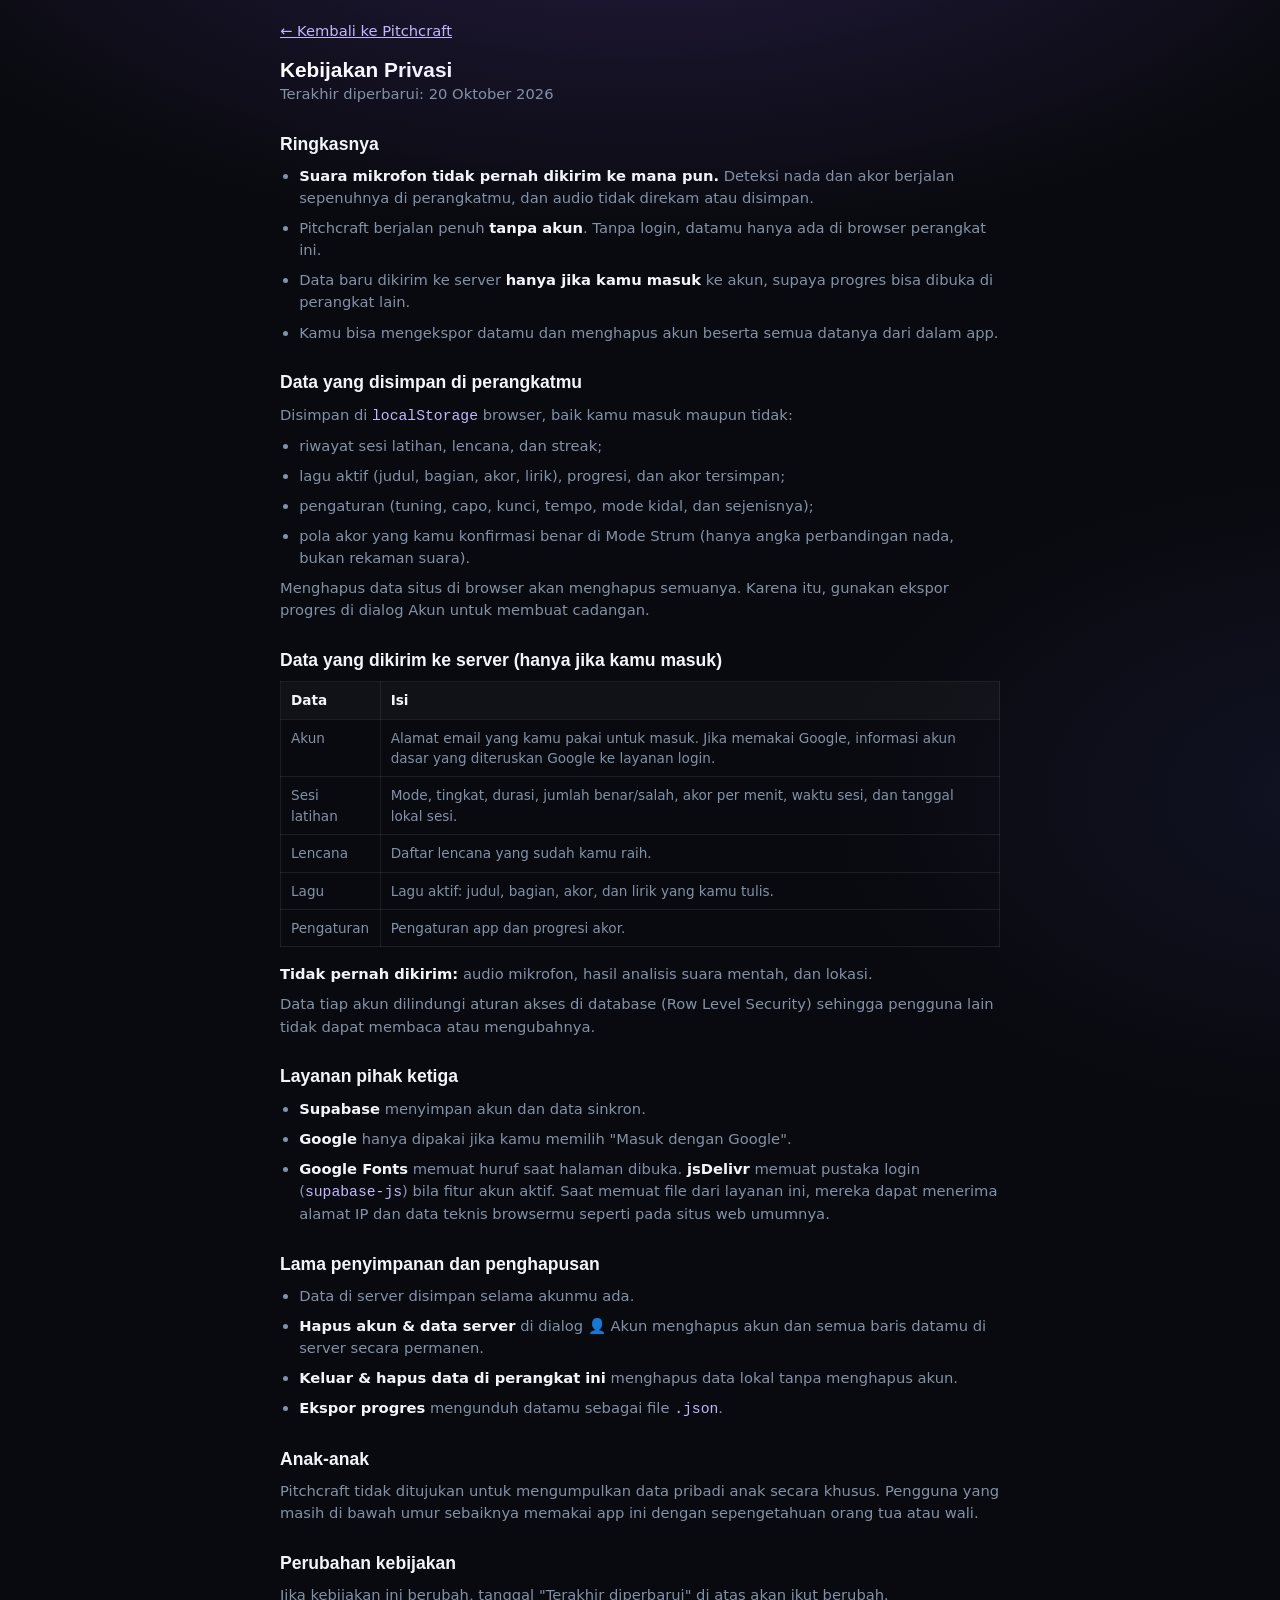
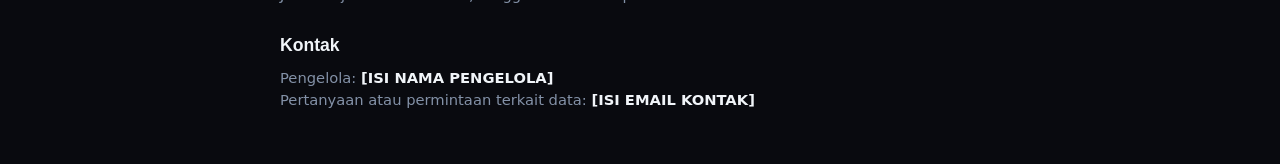
==== privacy.html @ d9768016 "Update" ====
<!DOCTYPE html>
<html lang="id">
<head>
    <meta charset="UTF-8">
    <meta name="viewport" content="width=device-width, initial-scale=1, viewport-fit=cover">
    <meta name="theme-color" content="#090a0f">
    <meta name="color-scheme" content="dark">
    <title>Kebijakan Privasi — Pitchcraft</title>
    <link rel="stylesheet" href="css/style.css">
    <style>
        .doc { max-width: 720px; margin: 0 auto; }
        .doc h2 { margin: 1.6rem 0 .5rem; }
        .doc p, .doc li { font-size: .92rem; color: var(--text-muted); margin-bottom: .5rem; }
        .doc li strong, .doc p strong { color: var(--text-main); }
        .doc ul { padding-left: 1.2rem; }
        .doc a { color: #c4b5fd; }
        .doc table { width: 100%; border-collapse: collapse; font-size: .85rem; margin: .5rem 0 1rem; display: block; overflow-x: auto; }
        .doc th, .doc td { border: 1px solid var(--surface-border); padding: 8px 10px; text-align: left; vertical-align: top; color: var(--text-muted); }
        .doc th { color: var(--text-main); background: var(--surface-2); }
        .doc code { color: #c4b5fd; }
        body { padding-bottom: 3rem !important; }
    </style>
</head>
<body>
<main class="doc">
    <p><a href="index.html">← Kembali ke Pitchcraft</a></p>
    <h1 style="margin-top:1rem">Kebijakan Privasi</h1>
    <p>Terakhir diperbarui: 20 Oktober 2026</p>

    <h2>Ringkasnya</h2>
    <ul>
        <li><strong>Suara mikrofon tidak pernah dikirim ke mana pun.</strong> Deteksi nada dan akor berjalan sepenuhnya di perangkatmu, dan audio tidak direkam atau disimpan.</li>
        <li>Pitchcraft berjalan penuh <strong>tanpa akun</strong>. Tanpa login, datamu hanya ada di browser perangkat ini.</li>
        <li>Data baru dikirim ke server <strong>hanya jika kamu masuk</strong> ke akun, supaya progres bisa dibuka di perangkat lain.</li>
        <li>Kamu bisa mengekspor datamu dan menghapus akun beserta semua datanya dari dalam app.</li>
    </ul>

    <h2>Data yang disimpan di perangkatmu</h2>
    <p>Disimpan di <code>localStorage</code> browser, baik kamu masuk maupun tidak:</p>
    <ul>
        <li>riwayat sesi latihan, lencana, dan streak;</li>
        <li>lagu aktif (judul, bagian, akor, lirik), progresi, dan akor tersimpan;</li>
        <li>pengaturan (tuning, capo, kunci, tempo, mode kidal, dan sejenisnya);</li>
        <li>pola akor yang kamu konfirmasi benar di Mode Strum (hanya angka perbandingan nada, bukan rekaman suara).</li>
    </ul>
    <p>Menghapus data situs di browser akan menghapus semuanya. Karena itu, gunakan ekspor progres di dialog Akun untuk membuat cadangan.</p>

    <h2>Data yang dikirim ke server (hanya jika kamu masuk)</h2>
    <table>
        <tr><th>Data</th><th>Isi</th></tr>
        <tr><td>Akun</td><td>Alamat email yang kamu pakai untuk masuk. Jika memakai Google, informasi akun dasar yang diteruskan Google ke layanan login.</td></tr>
        <tr><td>Sesi latihan</td><td>Mode, tingkat, durasi, jumlah benar/salah, akor per menit, waktu sesi, dan tanggal lokal sesi.</td></tr>
        <tr><td>Lencana</td><td>Daftar lencana yang sudah kamu raih.</td></tr>
        <tr><td>Lagu</td><td>Lagu aktif: judul, bagian, akor, dan lirik yang kamu tulis.</td></tr>
        <tr><td>Pengaturan</td><td>Pengaturan app dan progresi akor.</td></tr>
    </table>
    <p><strong>Tidak pernah dikirim:</strong> audio mikrofon, hasil analisis suara mentah, dan lokasi.</p>
    <p>Data tiap akun dilindungi aturan akses di database (Row Level Security) sehingga pengguna lain tidak dapat membaca atau mengubahnya.</p>

    <h2>Layanan pihak ketiga</h2>
    <ul>
        <li><strong>Supabase</strong> menyimpan akun dan data sinkron.</li>
        <li><strong>Google</strong> hanya dipakai jika kamu memilih "Masuk dengan Google".</li>
        <li><strong>Google Fonts</strong> memuat huruf saat halaman dibuka. <strong>jsDelivr</strong> memuat pustaka login (<code>supabase-js</code>) bila fitur akun aktif. Saat memuat file dari layanan ini, mereka dapat menerima alamat IP dan data teknis browsermu seperti pada situs web umumnya.</li>
    </ul>

    <h2>Lama penyimpanan dan penghapusan</h2>
    <ul>
        <li>Data di server disimpan selama akunmu ada.</li>
        <li><strong>Hapus akun &amp; data server</strong> di dialog 👤 Akun menghapus akun dan semua baris datamu di server secara permanen.</li>
        <li><strong>Keluar &amp; hapus data di perangkat ini</strong> menghapus data lokal tanpa menghapus akun.</li>
        <li><strong>Ekspor progres</strong> mengunduh datamu sebagai file <code>.json</code>.</li>
    </ul>

    <h2>Anak-anak</h2>
    <p>Pitchcraft tidak ditujukan untuk mengumpulkan data pribadi anak secara khusus. Pengguna yang masih di bawah umur sebaiknya memakai app ini dengan sepengetahuan orang tua atau wali.</p>

    <h2>Perubahan kebijakan</h2>
    <p>Jika kebijakan ini berubah, tanggal "Terakhir diperbarui" di atas akan ikut berubah.</p>

    <h2>Kontak</h2>
    <p>Pengelola: <strong>[ISI NAMA PENGELOLA]</strong><br>Pertanyaan atau permintaan terkait data: <strong>[ISI EMAIL KONTAK]</strong></p>
</main>
</body>
</html>
---- css/style.css ----
/* Pitchcraft — gaya aplikasi (tema gelap, mobile-first). */

:root {
    --bg: #090a0f;
    --surface: #131622;
    --surface-2: rgba(255,255,255,.03);
    --surface-border: rgba(255,255,255,.08);
    --primary: #8b5cf6;
    --primary-glow: rgba(139,92,246,.3);
    --text-main: #f1f5f9;
    --text-muted: #8391a7;
    --success: #10b981;
    --warning: #f59e0b;
    --danger: #ef4444;
    --radius: 20px;
}

* {
    box-sizing: border-box;
    margin: 0;
    padding: 0;
}

html {
    -webkit-text-size-adjust: 100%;
    scroll-padding-top: env(safe-area-inset-top,0px);
}

html, body {
    max-width: 100%;
}

@supports (overflow:clip) {
    body {
        overflow-x: clip;
    }
}

body {
    -webkit-tap-highlight-color: transparent;
}

button {
    touch-action: manipulation;
}

body {
    font-family: 'Plus Jakarta Sans',system-ui,sans-serif;
    color: var(--text-main);
    min-height: 100vh;
    min-height: 100dvh;
    line-height: 1.5;
    background: radial-gradient(900px 420px at 50% -10%,rgba(139,92,246,.18),transparent),var(--bg);
    padding: calc(1.25rem + env(safe-area-inset-top,0px)) calc(1rem + env(safe-area-inset-right,0px)) calc(3rem + env(safe-area-inset-bottom,0px)) calc(1rem + env(safe-area-inset-left,0px));
}

.topbar {
    max-width: 720px;
    margin: 0 auto 1.25rem;
}

.brand {
    display: flex;
    align-items: center;
    gap: 12px;
}

.logo-mark {
    width: 42px;
    height: 42px;
    border-radius: 12px;
    display: grid;
    place-items: center;
    font-size: 1.3rem;
    color: #fff;
    background: linear-gradient(135deg,#8b5cf6,#6366f1);
    box-shadow: 0 8px 20px -6px var(--primary-glow);
}

.logo-tag {
    font-size: .7rem;
    text-transform: uppercase;
    letter-spacing: 2px;
    color: var(--text-muted);
    font-weight: 600;
}

h1 {
    font-family: 'Space Grotesk',sans-serif;
    font-size: 1.3rem;
    font-weight: 700;
    line-height: 1.2;
}

.container {
    width: 100%;
    max-width: 720px;
    margin: 0 auto;
    display: flex;
    flex-direction: column;
    gap: 1.1rem;
}

.card {
    background: var(--surface);
    border: 1px solid var(--surface-border);
    border-radius: var(--radius);
    padding: 1.4rem 1.25rem;
    box-shadow: 0 20px 40px -20px rgba(0,0,0,.6);
}

.card-head {
    margin-bottom: 1.1rem;
}

h2 {
    font-family: 'Space Grotesk',sans-serif;
    font-size: 1.1rem;
    font-weight: 700;
}

.card-head p {
    font-size: .82rem;
    color: var(--text-muted);
    margin-top: 2px;
}

.field-row {
    display: flex;
    justify-content: space-between;
    align-items: center;
    gap: 8px;
    margin: 1.1rem 0 .5rem;
}

.field-label {
    font-size: .72rem;
    text-transform: uppercase;
    letter-spacing: 1.2px;
    font-weight: 700;
    color: var(--text-muted);
}

.field-row .btn-variant {
    margin: 0;
}

.divider {
    height: 1px;
    background: var(--surface-border);
    margin: 1.2rem 0;
}

/* Tuner */
.tuner {
    text-align: center;
}

.status-indicator {
    display: inline-flex;
    align-items: center;
    gap: 8px;
    background: var(--surface-2);
    border: 1px solid var(--surface-border);
    padding: 6px 14px;
    border-radius: 100px;
    font-size: .8rem;
    color: var(--text-muted);
    margin-bottom: 1rem;
}

.status-dot {
    width: 7px;
    height: 7px;
    border-radius: 50%;
    background: var(--text-muted);
}

.listening .status-dot {
    background: var(--success);
    box-shadow: 0 0 8px var(--success);
    animation: pulse-dot 1.5s infinite;
}

@keyframes pulse-dot {
    0% {
        transform: scale(.95);
        opacity: .8;
    }
    50% {
        transform: scale(1.3);
        opacity: 1;
    }
    100% {
        transform: scale(.95);
        opacity: .8;
    }
}

.note-display {
    font-family: 'Space Grotesk',sans-serif;
    font-size: 4.5rem;
    font-weight: 700;
    line-height: 1;
    min-height: 4.5rem;
    transition: color .15s;
}

.note-display .oct {
    font-size: .42em;
    font-weight: 600;
    margin-left: 2px;
    opacity: .75;
    letter-spacing: 0;
}

.note-display.active-note {
    color: var(--primary);
    text-shadow: 0 0 30px var(--primary-glow);
}

.hz-display {
    font-size: .88rem;
    color: var(--text-muted);
    margin-top: .35rem;
    min-height: 1.3rem;
}

.cents-meter {
    position: relative;
    height: 8px;
    border-radius: 4px;
    margin: 16px auto 4px;
    max-width: 280px;
    background: linear-gradient(90deg,rgba(245,158,11,.25),rgba(16,185,129,.35) 45%,rgba(16,185,129,.35) 55%,rgba(245,158,11,.25));
}

.cents-meter .c {
    position: absolute;
    left: 50%;
    top: -4px;
    width: 2px;
    height: 16px;
    background: var(--text-muted);
    transform: translateX(-50%);
}

.cents-mark {
    position: absolute;
    top: -3px;
    width: 10px;
    height: 14px;
    border-radius: 3px;
    background: var(--text-muted);
    left: 50%;
    transform: translateX(-50%);
    transition: left .1s;
}

.cents-scale {
    display: flex;
    justify-content: space-between;
    max-width: 280px;
    margin: 0 auto;
    font-size: .68rem;
    color: var(--text-muted);
}

/* Buttons */
button {
    font-family: inherit;
    font-size: .9rem;
    font-weight: 600;
    border: none;
    border-radius: 12px;
    cursor: pointer;
    padding: .8rem 1.2rem;
    transition: opacity .15s,transform .1s,background .15s;
}

button:active {
    transform: scale(.98);
}

button:focus-visible, select:focus-visible, input:focus-visible {
    outline: 2px solid var(--primary);
    outline-offset: 2px;
}

.btn-primary {
    width: 100%;
    background: var(--text-main);
    color: var(--bg);
    margin-top: 1.1rem;
}

.btn-primary:hover {
    opacity: .9;
}

.btn-primary.active {
    background: var(--danger);
    color: #fff;
}

.btn-secondary {
    background: rgba(139,92,246,.18);
    color: #c4b5fd;
    border: 1px solid var(--primary);
}

.btn-secondary:hover {
    background: rgba(139,92,246,.32);
    color: #fff;
}

.btn-audio {
    background: rgba(16,185,129,.16);
    color: #6ee7b7;
    border: 1px solid var(--success);
}

.btn-audio:hover {
    background: rgba(16,185,129,.3);
    color: #fff;
}

.btn-variant {
    background: rgba(255,255,255,.05);
    color: var(--text-main);
    border: 1px solid var(--surface-border);
    padding: 6px 12px;
    font-size: .8rem;
    border-radius: 999px;
    width: auto;
}

.btn-variant:hover {
    background: rgba(139,92,246,.2);
    border-color: var(--primary);
}

.btn-delete-saved {
    background: rgba(239,68,68,.1);
    color: #fca5a5;
    border: 1px solid rgba(239,68,68,.25);
    padding: 6px 12px;
    font-size: .8rem;
    border-radius: 999px;
    width: auto;
    margin: 0;
}

.btn-delete-saved:hover {
    background: var(--danger);
    color: #fff;
}

.action-row {
    display: flex;
    gap: 10px;
    flex-wrap: wrap;
    margin-top: 12px;
}

.action-row button {
    flex: 1 1 160px;
}

/* Forms */
.picker-row {
    display: flex;
    gap: 8px;
    flex-wrap: wrap;
    align-items: center;
}

.picker-row select {
    flex: 1 1 120px;
    min-width: 0;
    background: rgba(0,0,0,.3);
    color: var(--text-main);
    border: 1px solid var(--surface-border);
    border-radius: 10px;
    padding: 9px 10px;
    font-family: inherit;
    font-size: .85rem;
}

.picker-row input[type=number] {
    width: 72px;
    background: rgba(0,0,0,.3);
    color: var(--text-main);
    border: 1px solid var(--surface-border);
    border-radius: 10px;
    padding: 9px;
    font-family: inherit;
}

.picker-row label {
    font-size: .82rem;
    color: var(--text-muted);
    display: flex;
    gap: 6px;
    align-items: center;
}

.picker-row .btn-variant {
    margin: 0;
    padding: 9px 14px;
}

.unit {
    font-size: .8rem;
    color: var(--text-muted);
}

/* Notes + result */
.detected-list {
    display: flex;
    gap: 8px;
    flex-wrap: wrap;
    min-height: 48px;
    background: rgba(0,0,0,.25);
    padding: 10px;
    border-radius: 12px;
    border: 1px solid var(--surface-border);
    align-items: center;
}

.badge {
    background: rgba(139,92,246,.18);
    border: 1px solid var(--primary);
    padding: 4px 10px;
    border-radius: 999px;
    font-size: .85rem;
    font-weight: 600;
    display: inline-flex;
    align-items: center;
    gap: 6px;
    transition: background .2s;
}

.badge span {
    cursor: pointer;
    color: var(--text-muted);
    font-size: 1.05rem;
    line-height: 1;
}

.badge span:hover {
    color: var(--danger);
}

.empty-list {
    color: var(--text-muted);
    font-size: .85rem;
    font-style: italic;
}

.chord-info-box {
    background: var(--surface-2);
    border: 1px solid var(--surface-border);
    border-radius: 16px;
    padding: 1.1rem;
}

.chord-title-result {
    font-family: 'Space Grotesk',sans-serif;
    font-size: 1.45rem;
    font-weight: 700;
    color: #c4b5fd;
    margin-bottom: .4rem;
}

.chord-detail-row {
    font-size: .88rem;
    color: var(--text-muted);
    margin-bottom: .45rem;
}

.chord-detail-row strong {
    color: var(--text-main);
}

.alt-row {
    display: flex;
    gap: 6px;
    flex-wrap: wrap;
    margin-top: 12px;
    align-items: center;
    font-size: .78rem;
    color: var(--text-muted);
}

.alt-row .btn-variant {
    margin: 0;
}

/* Fretboard */
.fretboard-box-h {
    display: inline-block;
    background: #0d0f17;
    border: 1px solid var(--surface-border);
    border-radius: 12px;
    padding: 14px;
    margin-top: .6rem;
    overflow-x: auto;
    max-width: 100%;
    -webkit-overflow-scrolling: touch;
}

.fretboard-h-grid {
    --cw: 46px;
    --rh: 30px;
    display: grid;
    grid-template-columns: 32px repeat(5,var(--cw));
    grid-template-rows: 24px repeat(6,var(--rh));
    align-items: center;
}

.h-string-label {
    font-size: .8rem;
    font-weight: 700;
    color: #c4b5fd;
    display: flex;
    align-items: center;
    gap: 4px;
}

.h-fret-header {
    font-size: .72rem;
    font-weight: 700;
    color: var(--text-muted);
    text-align: center;
}

.h-fret-cell {
    position: relative;
    border-top: 2px solid rgba(255,255,255,.15);
    border-right: 2px solid rgba(255,255,255,.15);
    height: 100%;
    display: flex;
    justify-content: center;
    align-items: center;
}

.h-fret-col-1 {
    border-left: 5px solid #f1f5f9;
}

.finger-dot-h {
    width: 22px;
    height: 22px;
    background: var(--primary);
    color: #fff;
    font-size: .7rem;
    font-weight: 700;
    border-radius: 50%;
    display: flex;
    justify-content: center;
    align-items: center;
    z-index: 2;
    box-shadow: 0 0 8px var(--primary-glow);
}

.lefty .fretboard-h-grid {
    direction: rtl;
}

.lefty .h-string-label {
    justify-content: flex-end;
    direction: ltr;
}

.lefty .h-fret-col-1 {
    border-left: none;
    border-right: 5px solid #f1f5f9;
}

/* Saved */
.saved-chords-list {
    display: flex;
    flex-direction: column;
    gap: 12px;
}

.saved-item-card {
    background: var(--surface-2);
    border: 1px solid var(--surface-border);
    padding: 1rem;
    border-radius: 14px;
    display: flex;
    justify-content: space-between;
    align-items: flex-start;
    gap: 12px;
    flex-wrap: wrap;
}

.saved-item-left {
    display: flex;
    flex-direction: column;
    gap: 2px;
    flex: 1 1 280px;
    min-width: 0;
}

.saved-item-title {
    font-family: 'Space Grotesk',sans-serif;
    font-size: 1.1rem;
    font-weight: 700;
    color: #c4b5fd;
}

/* ===== Android / layar sentuh ===== */
button {
    min-height: 44px;
}

.btn-variant, .btn-delete-saved {
    min-height: 40px;
    display: inline-flex;
    align-items: center;
    justify-content: center;
}

.picker-row select {
    min-height: 44px;
}

.picker-row input[type=number] {
    min-height: 44px;
}

.picker-row input[type=checkbox] {
    width: 20px;
    height: 20px;
    accent-color: var(--primary);
}

.picker-row label {
    min-height: 44px;
}

.badge {
    min-height: 34px;
}

.badge span {
    display: inline-flex;
    align-items: center;
    justify-content: center;
    min-width: 28px;
    min-height: 28px;
    margin: -4px -6px -4px 0;
}

@media (pointer:coarse) {
    select, input[type=number] {
        font-size: 16px!important;
    }
    /* cegah Chrome Android zoom otomatis saat fokus */
    .btn-variant {
        padding: 8px 14px;
    }
}

@media (max-width:520px) {
    body {
        padding: calc(1rem + env(safe-area-inset-top,0px)) calc(.75rem + env(safe-area-inset-right,0px)) calc(2.5rem + env(safe-area-inset-bottom,0px)) calc(.75rem + env(safe-area-inset-left,0px));
    }
    .topbar {
        margin-bottom: 1rem;
    }
    h1 {
        font-size: 1.15rem;
    }
    .fretboard-box-h {
        padding: 10px;
    }
    .fretboard-h-grid {
        --cw: 42px;
        --rh: 30px;
        grid-template-columns: 30px repeat(5,var(--cw));
    }
    .action-row button {
        flex: 1 1 100%;
    }
    .picker-row select {
        flex: 1 1 calc(50% - 4px);
    }
    .picker-row .btn-variant {
        flex: 1 1 calc(50% - 4px);
    }
    .saved-item-left {
        flex-basis: 100%;
    }
    .saved-item-card>div:last-child {
        width: 100%;
    }
    .saved-item-card>div:last-child button {
        flex: 1;
    }
    .alt-row .btn-variant {
        min-height: 38px;
    }
    .card {
        padding: 1.2rem 1rem;
    }
    .note-display {
        font-size: 3.8rem;
    }
    .saved-item-card>div:last-child {
        flex-direction: row!important;
    }
}

@media (max-width:360px) {
    .fretboard-h-grid {
        --cw: 36px;
        --rh: 28px;
        grid-template-columns: 28px repeat(5,var(--cw));
    }
    .finger-dot-h {
        width: 20px;
        height: 20px;
    }
    .note-display {
        font-size: 3.2rem;
    }
}

@media (max-height:480px) and (orientation:landscape) {
    .container {
        max-width: 900px;
    }
}

@media (prefers-reduced-motion:reduce) {
    * {
        animation: none!important;
        transition: none!important;
    }
}

.btn-secondary.active {
    background: var(--danger);
    border-color: var(--danger);
    color: #fff;
}

.chroma-bars {
    display: none;
    gap: 4px;
    justify-content: center;
    align-items: flex-end;
    height: 70px;
    margin: 14px auto 0;
    max-width: 320px;
}

.chroma-bars .cb {
    flex: 1;
    height: 100%;
    display: flex;
    flex-direction: column;
    justify-content: flex-end;
    align-items: center;
    font-size: .62rem;
    color: var(--text-muted);
}

.chroma-bars .cb i {
    display: block;
    width: 100%;
    background: linear-gradient(var(--primary),#6366f1);
    border-radius: 3px 3px 0 0;
    min-height: 2px;
    transition: height .15s;
}

.algo-row {
    display: flex;
    gap: 8px;
    align-items: center;
    justify-content: center;
    margin-top: .7rem;
    font-size: .78rem;
    color: var(--text-muted);
}

.algo-row select {
    background: rgba(0,0,0,.3);
    color: var(--text-main);
    border: 1px solid var(--surface-border);
    border-radius: 8px;
    padding: 5px 8px;
    font-family: inherit;
    font-size: .78rem;
}

.card[data-tab]:not(.on) {
    display: none;
}

body {
    padding-bottom: calc(5.5rem + env(safe-area-inset-bottom,0px))!important;
}

.tabbar {
    position: fixed;
    left: 0;
    right: 0;
    bottom: 0;
    z-index: 50;
    display: flex;
    justify-content: center;
    gap: 2px;
    padding: 6px 8px calc(6px + env(safe-area-inset-bottom,0px));
    background: rgba(19,22,34,.95);
    -webkit-backdrop-filter: blur(10px);
    backdrop-filter: blur(10px);
    border-top: 1px solid var(--surface-border);
}

.tabbar button {
    flex: 1;
    max-width: 130px;
    min-height: 48px;
    background: transparent;
    color: var(--text-muted);
    display: flex;
    flex-direction: column;
    align-items: center;
    gap: 2px;
    font-size: .68rem;
    padding: 4px 2px;
    border-radius: 12px;
}

.tabbar button span {
    font-size: 1.15rem;
    line-height: 1;
}

.tabbar button.on {
    color: #c4b5fd;
    background: rgba(139,92,246,.16);
}

.chgrid {
    display: grid;
    grid-template-columns: repeat(auto-fill,minmax(92px,1fr));
    gap: 8px;
}

.chgrid button {
    flex-direction: column;
    border-radius: 14px;
    padding: 8px 6px;
    line-height: 1.25;
}

.chgrid small {
    color: var(--text-muted);
    font-weight: 500;
    font-size: .68rem;
}

.badge.on {
    background: rgba(16,185,129,.4);
}

.conf {
    display: inline-block;
    font-size: .75rem;
    font-weight: 600;
    padding: 3px 10px;
    border-radius: 999px;
    margin-bottom: .6rem;
    border: 1px solid;
}

.conf-yakin {
    color: #6ee7b7;
    border-color: var(--success);
    background: rgba(16,185,129,.14);
}

.conf-cukup {
    color: #fcd34d;
    border-color: var(--warning);
    background: rgba(245,158,11,.14);
}

.conf-ragu {
    color: #fca5a5;
    border-color: var(--danger);
    background: rgba(239,68,68,.14);
}

/* ===== Lagu, durasi akor, lirik ber-akor ===== */
.picker-row input[type=text], .song-in {
    flex: 1 1 160px;
    min-width: 0;
    min-height: 44px;
    background: rgba(0,0,0,.3);
    color: var(--text-main);
    border: 1px solid var(--surface-border);
    border-radius: 10px;
    padding: 9px 10px;
    font-family: inherit;
    font-size: .85rem;
}

.song-sec {
    border: 1px solid var(--surface-border);
    background: var(--surface-2);
    border-radius: 14px;
    padding: .9rem;
    margin-bottom: 12px;
}

.song-ta {
    width: 100%;
    margin-top: 8px;
    background: rgba(0,0,0,.3);
    color: var(--text-main);
    border: 1px solid var(--surface-border);
    border-radius: 10px;
    padding: 9px 10px;
    font-family: inherit;
    font-size: .85rem;
    resize: vertical;
}

.beat-sel {
    background: rgba(0,0,0,.3);
    color: var(--text-main);
    border: 1px solid var(--surface-border);
    border-radius: 8px;
    font-family: inherit;
    font-size: .72rem;
    padding: 2px 4px;
}

.badge small {
    color: var(--text-muted);
    font-weight: 500;
    font-size: .7rem;
}

.lyr {
    margin-top: 10px;
    overflow-x: auto;
}

.lyr-line {
    display: flex;
    flex-wrap: wrap;
    min-height: 1.4em;
    margin: 2px 0;
}

.seg {
    display: inline-flex;
    flex-direction: column;
    white-space: pre;
}

.seg b {
    color: #c4b5fd;
    font-size: .8rem;
    min-height: 1.1em;
}

.seg i {
    font-style: normal;
    font-size: .9rem;
}

/* ===== v2: tampilan lebih rapi, ramah Android, Kamus akor ===== */
html { overscroll-behavior-y: none; }
body {
    overscroll-behavior-y: contain;
    -webkit-font-smoothing: antialiased;
    background:
        radial-gradient(820px 380px at 50% -8%, rgba(139,92,246,.22), transparent),
        radial-gradient(520px 320px at 105% 45%, rgba(99,102,241,.09), transparent),
        var(--bg);
}
select, input, textarea { color-scheme: dark; }
select option { background: #131622; color: var(--text-main); }
h1 { background: linear-gradient(90deg, #fff, #c4b5fd); -webkit-background-clip: text; background-clip: text; color: transparent; }
.logo-mark { box-shadow: 0 8px 22px -6px var(--primary-glow), inset 0 1px 0 rgba(255,255,255,.25); }

.card {
    position: relative;
    background: linear-gradient(180deg, rgba(255,255,255,.035), transparent 140px), var(--surface);
}
.card::before {
    content: ""; position: absolute; inset: 0 0 auto 0; height: 2px; pointer-events: none;
    border-radius: var(--radius) var(--radius) 0 0;
    background: linear-gradient(90deg, transparent, var(--primary), transparent); opacity: .5;
}
.card.on[data-tab] { animation: cardIn .22s ease-out both; }
@keyframes cardIn { from { opacity: 0; transform: translateY(6px); } to { opacity: 1; transform: none; } }

.btn-primary {
    background: linear-gradient(135deg, #8b5cf6, #6366f1); color: #fff;
    min-height: 54px; font-size: 1rem; border-radius: 14px;
    box-shadow: 0 12px 26px -12px var(--primary-glow);
}
.btn-primary.active { background: var(--danger); box-shadow: 0 12px 26px -12px rgba(239,68,68,.5); }
.btn-secondary { border-radius: 14px; min-height: 50px; }
.note-display { font-size: 5rem; min-height: 5rem; }
.chord-info-box { background: linear-gradient(180deg, rgba(139,92,246,.07), transparent); }
.detected-list, .chord-info-box, .saved-item-card, .song-sec { border-radius: 16px; }

/* tab bawah: indikator aktif, muat 7 menu di layar kecil */
.tabbar { gap: 0; padding-left: 4px; padding-right: 4px; border-radius: 18px 18px 0 0; box-shadow: 0 -10px 30px -12px rgba(0,0,0,.6); }
.tabbar button { position: relative; max-width: none; min-width: 0; font-size: .62rem; letter-spacing: .1px; padding: 6px 0; white-space: nowrap; }
.tabbar button span { font-size: 1.2rem; }
.tabbar button.on { background: transparent; }
.tabbar button.on::after { content: ""; position: absolute; top: -6px; left: 50%; width: 26px; height: 3px; margin-left: -13px; border-radius: 0 0 3px 3px; background: var(--primary); box-shadow: 0 0 10px var(--primary); }
@media (min-width: 521px) { .tabbar button { font-size: .72rem; } .tabbar { max-width: 720px; margin: 0 auto; } }

/* Kamus akor */
.lib-search { width: 100%; flex: none; -webkit-appearance: none; appearance: none; }
.chips { display: flex; gap: 6px; overflow-x: auto; padding: 4px 2px 6px; margin-top: 8px; scrollbar-width: none; -webkit-overflow-scrolling: touch; }
.chips::-webkit-scrollbar { display: none; }
.chip {
    flex: 0 0 auto; min-width: 46px; min-height: 42px; padding: 4px 14px; border-radius: 999px;
    background: rgba(255,255,255,.05); color: var(--text-main); border: 1px solid var(--surface-border);
    font-size: .88rem; line-height: 1.1;
}
.chip small { display: block; font-size: .6rem; font-weight: 500; color: var(--text-muted); }
.chip.on { background: rgba(139,92,246,.3); border-color: var(--primary); color: #fff; }
.chip.on small { color: #ddd6fe; }
.lib-grid { display: grid; grid-template-columns: repeat(auto-fill, minmax(148px, 1fr)); gap: 10px; margin-top: 8px; }
.lib-card { background: var(--surface-2); border: 1px solid var(--surface-border); border-radius: 16px; padding: 10px; display: flex; flex-direction: column; gap: 6px; min-width: 0; }
.lib-top { display: flex; flex-direction: column; line-height: 1.2; }
.lib-top strong { font-family: 'Space Grotesk', sans-serif; font-size: 1.2rem; color: #c4b5fd; }
.lib-top small, .lib-notes { font-size: .7rem; color: var(--text-muted); }
.lib-dia { cursor: pointer; text-align: center; }
.lib-dia .fretboard-box-h { display: block; padding: 6px 4px; margin-top: 0; }
.lib-dia svg { width: 100%; max-width: 150px; height: auto; }
.lib-var { display: flex; align-items: center; gap: 4px; font-size: .68rem; color: var(--text-muted); }
.lib-var span { flex: 1; text-align: center; white-space: nowrap; overflow: hidden; text-overflow: ellipsis; }
.lib-var button, .lib-act button { min-height: 38px; padding: 4px 10px; border-radius: 10px; background: rgba(255,255,255,.06); color: var(--text-main); border: 1px solid var(--surface-border); font-size: .8rem; }
.lib-var button { min-width: 38px; font-size: 1.1rem; }
.lib-act { display: flex; gap: 6px; }
.lib-act button { flex: 1; }
.lib-act button:hover, .lib-var button:hover, .chip:hover { border-color: var(--primary); }

.toast {
    position: fixed; left: 50%; bottom: calc(5.4rem + env(safe-area-inset-bottom, 0px)); z-index: 80;
    transform: translate(-50%, 10px); max-width: 90vw; padding: 10px 16px; border-radius: 999px;
    background: #1f2335; color: #fff; border: 1px solid var(--primary); font-size: .85rem;
    opacity: 0; pointer-events: none; transition: opacity .2s, transform .2s;
}
.toast.on { opacity: 1; transform: translate(-50%, 0); }

@media (pointer: coarse) {
    input[type=search], input[type=text], textarea { font-size: 16px !important; }
    .btn-variant, .chip { -webkit-user-select: none; user-select: none; }
}
@media (max-width: 360px) { .lib-grid { grid-template-columns: repeat(2, minmax(0, 1fr)); gap: 8px; } .note-display { font-size: 3.6rem; } }

/* ===== Panel melayang Kunci & Capo ===== */
.topbar { display: flex; align-items: center; justify-content: space-between; flex-wrap: wrap; gap: 10px; }
.keypill {
    margin-left: auto; min-height: 40px; padding: 6px 14px; border-radius: 999px; font-size: .8rem;
    background: rgba(139,92,246,.18); color: #ddd6fe; border: 1px solid var(--primary);
}
.keypanel {
    position: fixed; z-index: 60; left: 0; right: 0; bottom: 0; max-width: 720px; margin: 0 auto;
    max-height: 78dvh; overflow-y: auto; overscroll-behavior: contain;
    background: var(--surface); border: 1px solid var(--surface-border); border-radius: 20px 20px 0 0;
    padding: .7rem 1rem calc(1rem + env(safe-area-inset-bottom, 0px));
    box-shadow: 0 -20px 50px -10px rgba(0,0,0,.75);
    transform: translateY(105%); visibility: hidden; transition: transform .25s ease, visibility .25s;
}
.keypanel.open { transform: none; visibility: visible; }
.kp-back { position: fixed; inset: 0; z-index: 55; background: rgba(0,0,0,.55); opacity: 0; pointer-events: none; transition: opacity .25s; }
.kp-back.open { opacity: 1; pointer-events: auto; }
.kp-grab { width: 40px; height: 4px; border-radius: 2px; background: var(--surface-border); margin: 0 auto 8px; }
.kp-head { display: flex; justify-content: space-between; align-items: flex-start; gap: 8px; margin-bottom: .8rem; }
.kp-head strong { font-family: 'Space Grotesk', sans-serif; font-size: 1.05rem; }
.kp-sum { font-size: .78rem; color: var(--text-muted); }
.kp-x { min-width: 44px; padding: 0; font-size: 1.3rem; background: rgba(255,255,255,.06); color: var(--text-main); border: 1px solid var(--surface-border); border-radius: 12px; }
.keypanel .picker-row select { flex: 1 1 90px; }
.keypanel .chgrid { grid-template-columns: repeat(3, 1fr); gap: 6px; }
.keypanel .chgrid button { min-height: 52px; font-size: .85rem; padding: 6px 2px; }
.keypanel .picker-row .btn-variant { flex: 1 1 auto; }

@media (min-width: 1280px) {
    .keypanel {
        left: auto; right: calc((100vw - 720px) / 2 - 276px); top: 5.5rem; bottom: auto; width: 260px; max-width: none; margin: 0;
        max-height: calc(100dvh - 7rem); border-radius: 20px; padding: 1rem;
        transform: none; visibility: visible; box-shadow: 0 20px 40px -20px rgba(0,0,0,.6);
    }
    .kp-back, #keyPill, .kp-grab { display: none; }   /* hanya pil Kunci yang diganti panel samping; tombol Akun & Pasang tetap tampil */
    .topbar #acctBtn { margin-left: auto; }
    .keypanel.min .kp-body { display: none; }
    .keypanel.min .kp-head { margin-bottom: 0; }
}

/* Draf kunci/capo: tombol Terapkan */
.kp-note { display: none; margin-top: 10px; font-size: .76rem; color: #fcd34d; }
.keypanel.dirty .kp-note { display: block; }
.kp-actions { display: flex; gap: 8px; margin-top: 10px; }
.kp-actions .btn-primary { flex: 1; margin-top: 0; min-height: 46px; font-size: .92rem; }
.kp-actions .btn-variant { min-height: 46px; padding: 0 16px; }
.keypanel button:disabled { opacity: .4; cursor: default; box-shadow: none; }
.keypanel.dirty #kpApply { animation: kpPulse 1.6s ease-in-out infinite; }
@keyframes kpPulse { 50% { box-shadow: 0 0 0 4px rgba(139,92,246,.35); } }
.chgrid.stale { opacity: .35; pointer-events: none; }

/* ===== Tap tempo, titik metronom, streak & lencana, tempel teks, Mode Main ===== */
.beat-dot { width: 16px; height: 16px; border-radius: 50%; background: rgba(255,255,255,.12); flex: 0 0 auto; }
.beat-dot.hit { background: var(--success); box-shadow: 0 0 10px var(--success); }
.beat-dot.acc { background: var(--primary); box-shadow: 0 0 12px var(--primary); }

.streak-box { background: var(--surface-2); border: 1px solid var(--surface-border); border-radius: 16px; padding: .9rem 1rem; margin-bottom: 1rem; }
.streak-top { display: flex; align-items: baseline; gap: 8px; font-size: .85rem; color: var(--text-muted); }
.streak-n { font-family: 'Space Grotesk', sans-serif; font-size: 1.6rem; font-weight: 700; color: var(--text-main); }
.goal { margin-top: 8px; }
.goal-bar { height: 8px; border-radius: 4px; background: rgba(255,255,255,.08); overflow: hidden; }
.goal-bar i { display: block; height: 100%; background: linear-gradient(90deg, var(--primary), var(--success)); border-radius: 4px; transition: width .3s; }
.goal small { font-size: .72rem; color: var(--text-muted); }
.badges { display: flex; flex-wrap: wrap; gap: 6px; margin-top: 10px; }
.bdg { display: inline-flex; align-items: center; gap: 5px; font-size: .72rem; padding: 4px 10px 4px 6px; border-radius: 999px; border: 1px solid var(--surface-border); color: var(--text-muted); opacity: .6; }
.bdg b { font-size: .95rem; font-weight: 400; }
.bdg.got { opacity: 1; color: #ddd6fe; border-color: var(--primary); background: rgba(139,92,246,.18); }

.imp-box { margin-top: 10px; }
.imp-box[hidden] { display: none; }
.imp-box .song-ta { font-family: ui-monospace, Menlo, Consolas, monospace; white-space: pre; overflow-x: auto; }
#installBtn, #acctBtn { margin-left: 0; }
#installBtn[hidden] { display: none; }

.perf { position: fixed; inset: 0; z-index: 70; background: var(--bg); overflow-y: auto; display: none; padding: calc(.6rem + env(safe-area-inset-top, 0px)) calc(1rem + env(safe-area-inset-right, 0px)) calc(2rem + env(safe-area-inset-bottom, 0px)) calc(1rem + env(safe-area-inset-left, 0px)); }
.perf.on { display: block; }
.perf-bar { position: sticky; top: 0; z-index: 2; background: rgba(9,10,15,.94); -webkit-backdrop-filter: blur(8px); backdrop-filter: blur(8px); padding: 8px 0; border-bottom: 1px solid var(--surface-border); max-width: 900px; margin: 0 auto; }
.perf-bar .kp-x { margin-left: auto; min-height: 44px; }
.perf-bar strong { font-family: 'Space Grotesk', sans-serif; min-width: 2.2ch; text-align: right; }
.perf-view { max-width: 900px; margin: 0 auto; padding-top: 1rem; font-size: 1.25rem; }
.perf-title { font-family: 'Space Grotesk', sans-serif; font-size: 1.5em; margin-bottom: .6rem; }
.perf-sec { margin-bottom: 1.6rem; scroll-margin-top: 4.5rem; }
.perf-name { font-size: .55em; text-transform: uppercase; letter-spacing: 1.2px; color: var(--text-muted); font-weight: 700; margin-bottom: 6px; }
.perf-ch { margin-bottom: 8px; background: transparent; border: none; padding: 0; min-height: 0; }
.perf-view .badge { font-size: .8em; }
.perf-view .badge.on { background: rgba(16,185,129,.55); border-color: var(--success); }
.perf-view .seg b { font-size: .8em; }
.perf-view .seg i { font-size: 1em; }
.perf-view .lyr-line { margin: 6px 0; }

/* ===== Akun & data ===== */
.modal { position: fixed; inset: 0; z-index: 75; display: none; align-items: flex-end; justify-content: center; background: rgba(0,0,0,.6); padding: 0; }
.modal.on { display: flex; }
.modal-box { width: 100%; max-width: 480px; max-height: 88dvh; overflow-y: auto; background: var(--surface); border: 1px solid var(--surface-border); border-radius: 20px 20px 0 0; padding: 1rem 1rem calc(1.2rem + env(safe-area-inset-bottom, 0px)); }
@media (min-width: 521px) { .modal { align-items: center; } .modal-box { border-radius: 20px; } }
.acct-note { font-size: .85rem; color: var(--text-muted); margin-bottom: 10px; }
.acct-note code { color: #c4b5fd; }
.acct-conf { margin-top: 10px; padding: 10px; border-radius: 12px; border: 1px solid var(--warning); background: rgba(245,158,11,.1); font-size: .8rem; color: #fcd34d; display: flex; flex-direction: column; gap: 8px; align-items: flex-start; }

/* ===== Akun & data (v3) ===== */
.ac-hero { text-align: center; padding: .2rem 0 .1rem; }
.ac-ico { width: 52px; height: 52px; margin: 0 auto 10px; border-radius: 16px; display: grid; place-items: center; font-size: 1.5rem; background: linear-gradient(135deg, #8b5cf6, #6366f1); box-shadow: 0 10px 24px -8px var(--primary-glow); }
.ac-hero h3 { font-family: 'Space Grotesk', sans-serif; font-size: 1.2rem; }
.ac-hero p { font-size: .84rem; color: var(--text-muted); margin: 4px auto 0; max-width: 34ch; }
.ac-perks { list-style: none; display: grid; gap: 6px; margin: 14px 0; }
.ac-perks li { font-size: .8rem; color: var(--text-muted); padding: 8px 12px; border-radius: 12px; background: var(--surface-2); border: 1px solid var(--surface-border); }

/* tombol Google: varian tema gelap sesuai pedoman merek Google */
.ac-google { width: 100%; min-height: 48px; display: flex; align-items: center; justify-content: center; gap: 12px; background: #131314; color: #e3e3e3; border: 1px solid #8e918f; border-radius: 12px; font-size: .95rem; font-weight: 600; }
.ac-google:hover:not(:disabled) { background: #1e1f20; }
.ac-google:disabled, .ac-send:disabled { opacity: .6; cursor: default; }
.ac-or { display: flex; align-items: center; gap: 10px; margin: 14px 0; font-size: .75rem; color: var(--text-muted); }
.ac-or::before, .ac-or::after { content: ""; flex: 1; height: 1px; background: var(--surface-border); }
.ac-mail { display: flex; gap: 8px; flex-wrap: wrap; }
.ac-mail .song-in { flex: 1 1 100%; }
.ac-send { margin-top: 0; min-height: 48px; font-size: .95rem; }
.ac-fine { font-size: .75rem; color: var(--text-muted); margin-top: 8px; }
.ac-fine a { color: #c4b5fd; }
.ac-spin { width: 16px; height: 16px; border-radius: 50%; border: 2px solid rgba(255,255,255,.3); border-top-color: #fff; display: inline-block; animation: acSpin .8s linear infinite; margin-right: 8px; vertical-align: -3px; }
@keyframes acSpin { to { transform: rotate(360deg); } }

.ac-msg { font-size: .82rem; line-height: 1.45; padding: 10px 12px; border-radius: 12px; margin-bottom: 12px; border: 1px solid; }
.ac-msg.err { color: #fca5a5; border-color: rgba(239,68,68,.5); background: rgba(239,68,68,.1); }
.ac-msg.ok { color: #a7f3d0; border-color: rgba(16,185,129,.5); background: rgba(16,185,129,.1); }
.ac-msg.warn { color: #fcd34d; border-color: var(--warning); background: rgba(245,158,11,.1); }
.ac-msg code { color: #c4b5fd; }
.ac-msg .btn-variant { margin-top: 8px; }

.ac-prof { display: flex; align-items: center; gap: 12px; }
.ac-av { width: 46px; height: 46px; flex: 0 0 auto; border-radius: 50%; display: grid; place-items: center; font-family: 'Space Grotesk', sans-serif; font-weight: 700; font-size: 1.2rem; background: linear-gradient(135deg, #8b5cf6, #6366f1); }
.ac-who { min-width: 0; flex: 1; display: flex; flex-direction: column; line-height: 1.25; }
.ac-who strong { overflow: hidden; text-overflow: ellipsis; white-space: nowrap; }
.ac-who small { color: var(--text-muted); overflow: hidden; text-overflow: ellipsis; white-space: nowrap; }
.ac-prov { font-size: .7rem; padding: 3px 10px; border-radius: 999px; border: 1px solid var(--surface-border); color: var(--text-muted); }
.ac-sync { display: flex; align-items: center; gap: 8px; margin: 12px 0; padding: 8px 12px; border-radius: 12px; background: var(--surface-2); border: 1px solid var(--surface-border); font-size: .8rem; color: var(--text-muted); }
.ac-dot { width: 9px; height: 9px; border-radius: 50%; flex: 0 0 auto; background: var(--text-muted); }
.ac-dot.ok { background: var(--success); box-shadow: 0 0 8px var(--success); }
.ac-dot.err { background: var(--danger); }
.ac-dot.off { background: var(--warning); }
.ac-dot.busy { background: var(--primary); animation: pulse-dot 1.2s infinite; }

.ac-h { font-family: 'Space Grotesk', sans-serif; font-size: .95rem; margin: 18px 0 8px; }
.ac-tiles { display: grid; grid-template-columns: repeat(2, 1fr); gap: 8px; }
.ac-tile { padding: 10px 12px; border-radius: 14px; background: var(--surface-2); border: 1px solid var(--surface-border); display: flex; flex-direction: column; line-height: 1.2; }
.ac-tile b { font-family: 'Space Grotesk', sans-serif; font-size: 1.25rem; }
.ac-tile span { font-size: .72rem; color: var(--text-muted); margin-top: 2px; }
.ac-rows { margin-top: 8px; }
.ac-row { display: flex; justify-content: space-between; gap: 14px; padding: 8px 0; border-top: 1px solid var(--surface-border); font-size: .8rem; color: var(--text-muted); }
.ac-row strong { color: var(--text-main); font-weight: 600; text-align: right; overflow-wrap: anywhere; }
.ac-adv { margin-top: 16px; border: 1px solid var(--surface-border); border-radius: 14px; padding: 10px 12px; }
.ac-adv summary { cursor: pointer; font-size: .85rem; font-weight: 600; min-height: 32px; display: flex; align-items: center; }
.ac-danger { margin-top: 12px; padding: 12px; border-radius: 12px; border: 1px solid rgba(239,68,68,.4); background: rgba(239,68,68,.07); }
.ac-danger p { font-size: .78rem; color: var(--text-muted); margin: 4px 0 10px; }

/* tautkan akun */
.ac-ids { display: grid; gap: 6px; }
.ac-id { display: flex; align-items: center; gap: 10px; padding: 8px 10px; border-radius: 12px; background: var(--surface-2); border: 1px solid var(--surface-border); }
.ac-idi { width: 28px; height: 28px; flex: 0 0 auto; display: grid; place-items: center; border-radius: 8px; background: rgba(255,255,255,.06); font-size: 1rem; }
.ac-idi svg { width: 16px; height: 16px; }
.ac-bind { margin-top: 10px; }
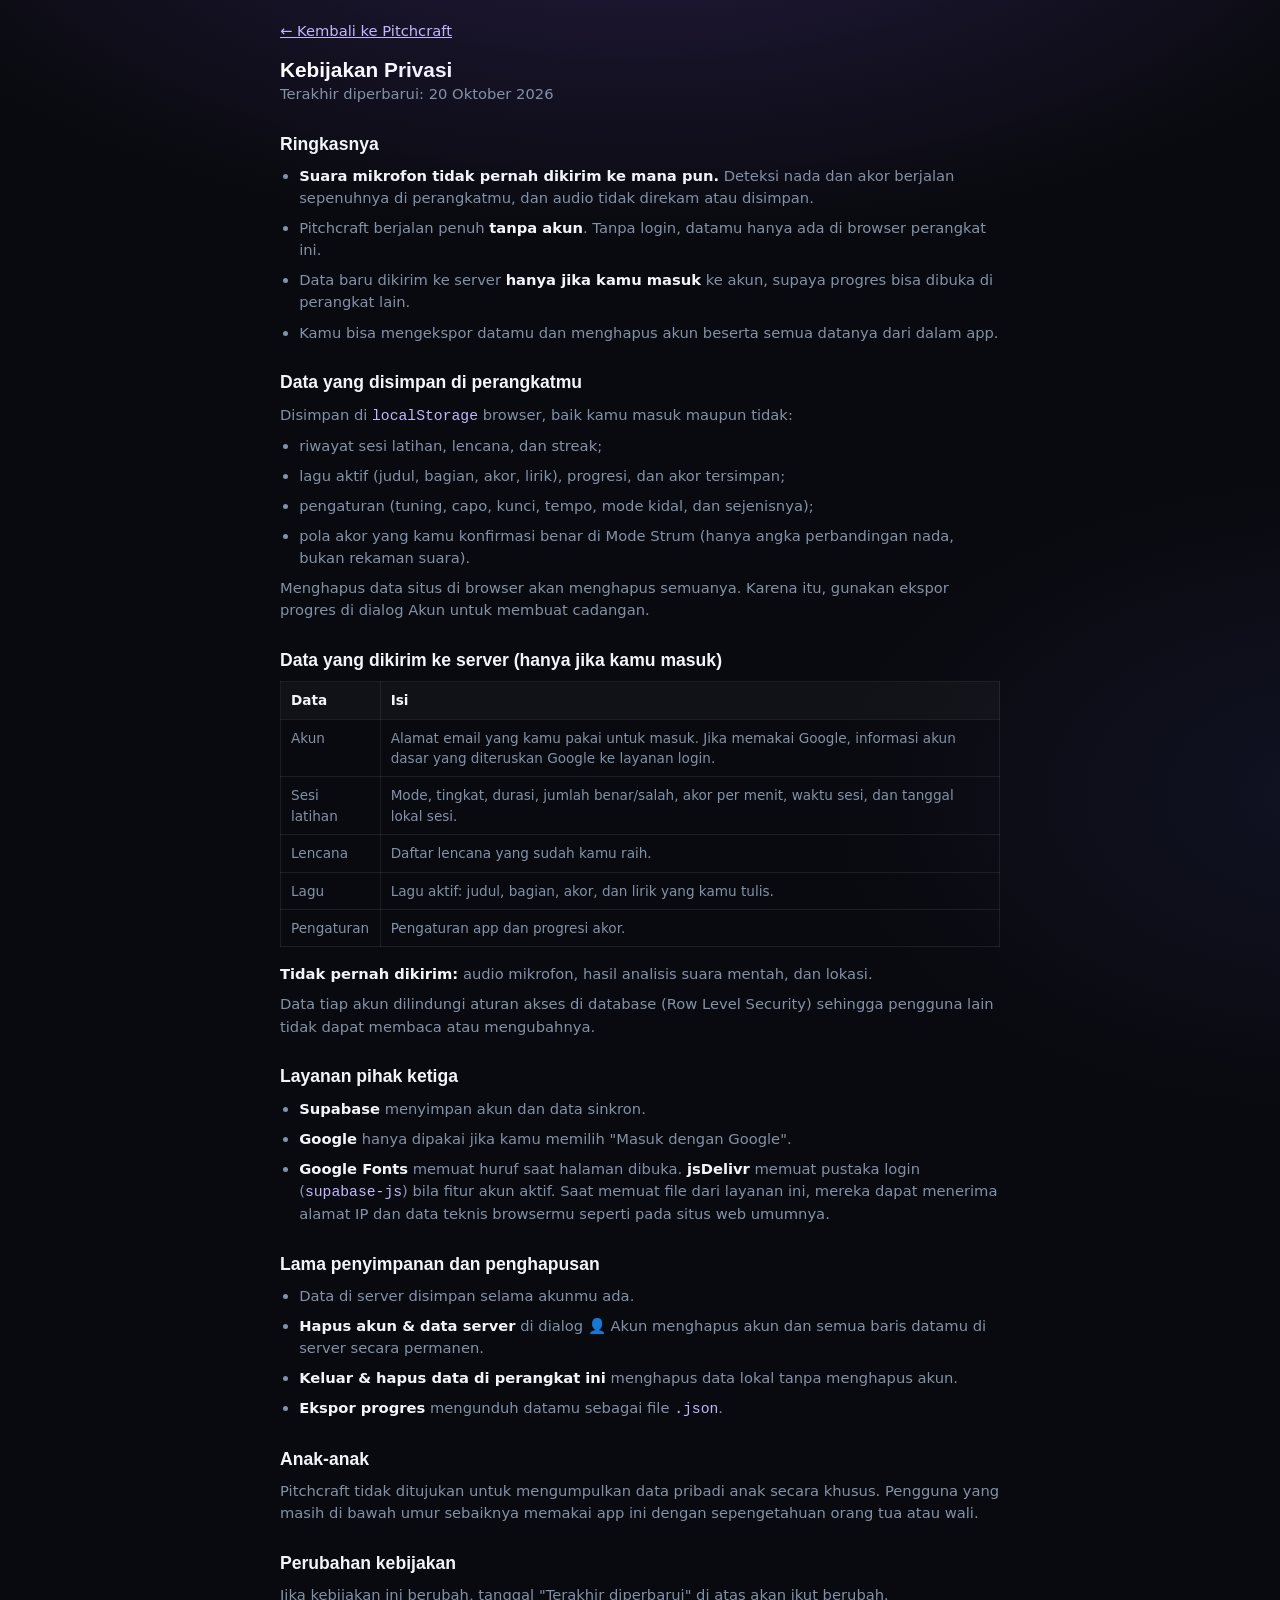
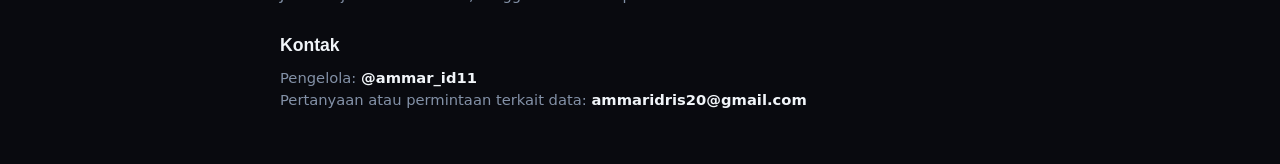
==== commit d2f60eb2: "Update" ====
--- a/privacy.html
+++ b/privacy.html
@@ -79,7 +79,7 @@
     <p>Jika kebijakan ini berubah, tanggal "Terakhir diperbarui" di atas akan ikut berubah.</p>
 
     <h2>Kontak</h2>
-    <p>Pengelola: <strong>[ISI NAMA PENGELOLA]</strong><br>Pertanyaan atau permintaan terkait data: <strong>[ISI EMAIL KONTAK]</strong></p>
+    <p>Pengelola: <strong>@ammar_id11</strong><br>Pertanyaan atau permintaan terkait data: <strong>ammaridris20@gmail.com</strong></p>
 </main>
 </body>
 </html>
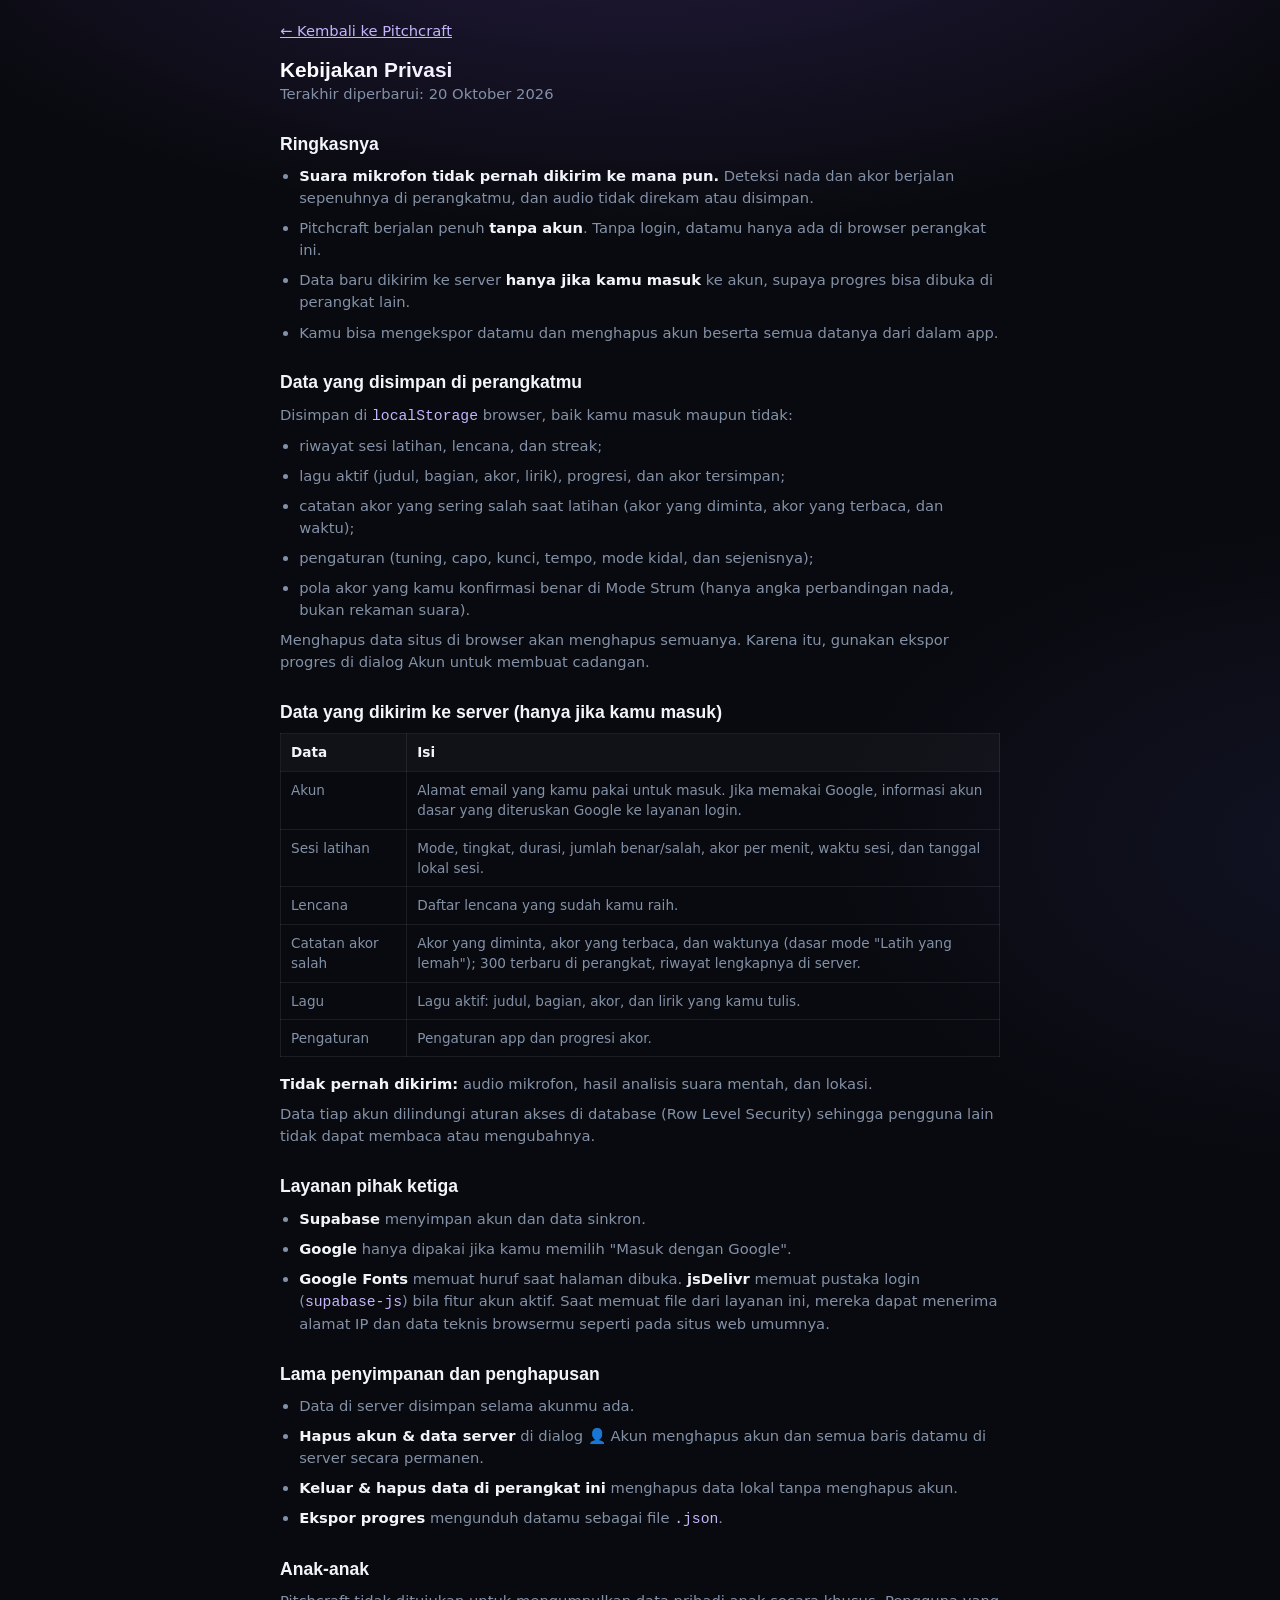
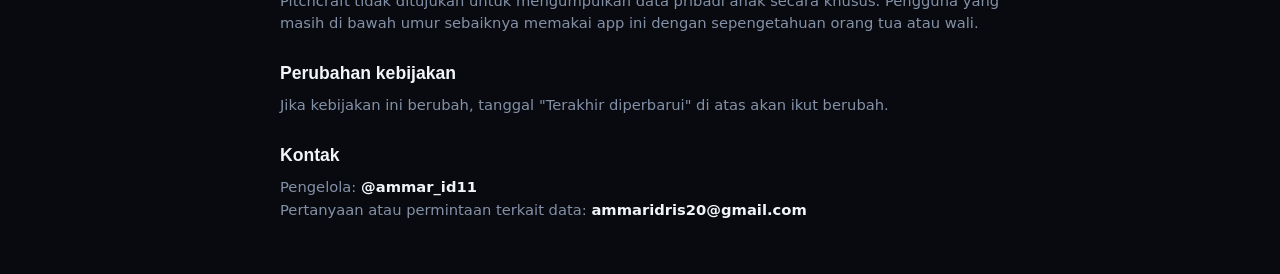
==== commit e46fef4f: "Update" ====
--- a/privacy.html
+++ b/privacy.html
@@ -40,6 +40,7 @@
     <ul>
         <li>riwayat sesi latihan, lencana, dan streak;</li>
         <li>lagu aktif (judul, bagian, akor, lirik), progresi, dan akor tersimpan;</li>
+        <li>catatan akor yang sering salah saat latihan (akor yang diminta, akor yang terbaca, dan waktu);</li>
         <li>pengaturan (tuning, capo, kunci, tempo, mode kidal, dan sejenisnya);</li>
         <li>pola akor yang kamu konfirmasi benar di Mode Strum (hanya angka perbandingan nada, bukan rekaman suara).</li>
     </ul>
@@ -51,6 +52,7 @@
         <tr><td>Akun</td><td>Alamat email yang kamu pakai untuk masuk. Jika memakai Google, informasi akun dasar yang diteruskan Google ke layanan login.</td></tr>
         <tr><td>Sesi latihan</td><td>Mode, tingkat, durasi, jumlah benar/salah, akor per menit, waktu sesi, dan tanggal lokal sesi.</td></tr>
         <tr><td>Lencana</td><td>Daftar lencana yang sudah kamu raih.</td></tr>
+        <tr><td>Catatan akor salah</td><td>Akor yang diminta, akor yang terbaca, dan waktunya (dasar mode "Latih yang lemah"); 300 terbaru di perangkat, riwayat lengkapnya di server.</td></tr>
         <tr><td>Lagu</td><td>Lagu aktif: judul, bagian, akor, dan lirik yang kamu tulis.</td></tr>
         <tr><td>Pengaturan</td><td>Pengaturan app dan progresi akor.</td></tr>
     </table>
--- a/css/style.css
+++ b/css/style.css
@@ -1226,3 +1226,42 @@
 .ac-idi { width: 28px; height: 28px; flex: 0 0 auto; display: grid; place-items: center; border-radius: 8px; background: rgba(255,255,255,.06); font-size: 1rem; }
 .ac-idi svg { width: 16px; height: 16px; }
 .ac-bind { margin-top: 10px; }
+
+/* ===== Tip tiap tab & panel Bantuan ===== */
+.tip { max-width: 720px; margin: 0 auto 1rem; display: flex; gap: 10px; align-items: flex-start; padding: 10px 12px; border-radius: 14px; background: rgba(139,92,246,.1); border: 1px solid rgba(139,92,246,.35); font-size: .8rem; color: #ddd6fe; }
+.tip[hidden] { display: none; }
+.tip b { display: block; color: #fff; margin-bottom: 2px; }
+.tip a { color: #c4b5fd; white-space: nowrap; }
+.tip button { flex: 0 0 auto; margin-left: auto; min-height: 34px; padding: 4px 12px; font-size: .75rem; background: rgba(255,255,255,.08); color: var(--text-main); border: 1px solid var(--surface-border); border-radius: 999px; }
+#helpBtn { margin-left: 0; }
+.hl-item { padding: 10px 12px; margin-bottom: 8px; border-radius: 14px; background: var(--surface-2); border: 1px solid var(--surface-border); }
+.hl-top { display: flex; justify-content: space-between; align-items: center; gap: 8px; }
+.hl-item p { font-size: .8rem; color: var(--text-muted); margin-top: 4px; }
+select:disabled { opacity: .45; }
+
+/* ===== Rapikan tata letak ===== */
+.topbar .brand { flex: 1 1 100%; }
+.topbar .keypill { flex: 1 1 0; min-width: 0; margin-left: 0; padding: 6px 10px; font-size: .78rem; white-space: nowrap; overflow: hidden; text-overflow: ellipsis; }
+@media (min-width: 521px) {
+    .topbar .brand { flex: 1 1 auto; }
+    .topbar .keypill { flex: 0 0 auto; }
+    .topbar .brand + .keypill { margin-left: auto; }
+}
+.field-label { display: block; }
+.picker-row.stack #drillMode { flex: 1 1 100%; }
+.picker-row.stack select { flex: 1 1 calc(50% - 4px); }
+.picker-row.stack .btn-variant { flex: 1 1 calc(50% - 4px); }
+.badges { flex-wrap: nowrap; overflow-x: auto; scrollbar-width: none; padding-bottom: 4px; -webkit-overflow-scrolling: touch; }
+.badges::-webkit-scrollbar { display: none; }
+.bdg { flex: 0 0 auto; white-space: nowrap; }
+#tunStrings { display: grid; grid-template-columns: repeat(3, 1fr); gap: 8px; justify-items: stretch; }
+#tunStrings .badge { justify-content: center; min-height: 40px; }
+.note-display:not(.active-note) { color: var(--text-muted); }
+.lib-act button { white-space: nowrap; padding: 4px 6px; font-size: .75rem; }
+.card .picker-row + .field-label { margin-top: 14px; }
+
+/* ===== Pemilih akor dari Kamus (Progresi & Lagu) ===== */
+#pick { z-index: 76; }
+.pk-box { max-width: 560px; }
+.pk-box .lib-grid { grid-template-columns: repeat(auto-fill, minmax(130px, 1fr)); }
+.pk-box .btn-primary { margin-top: 14px; }
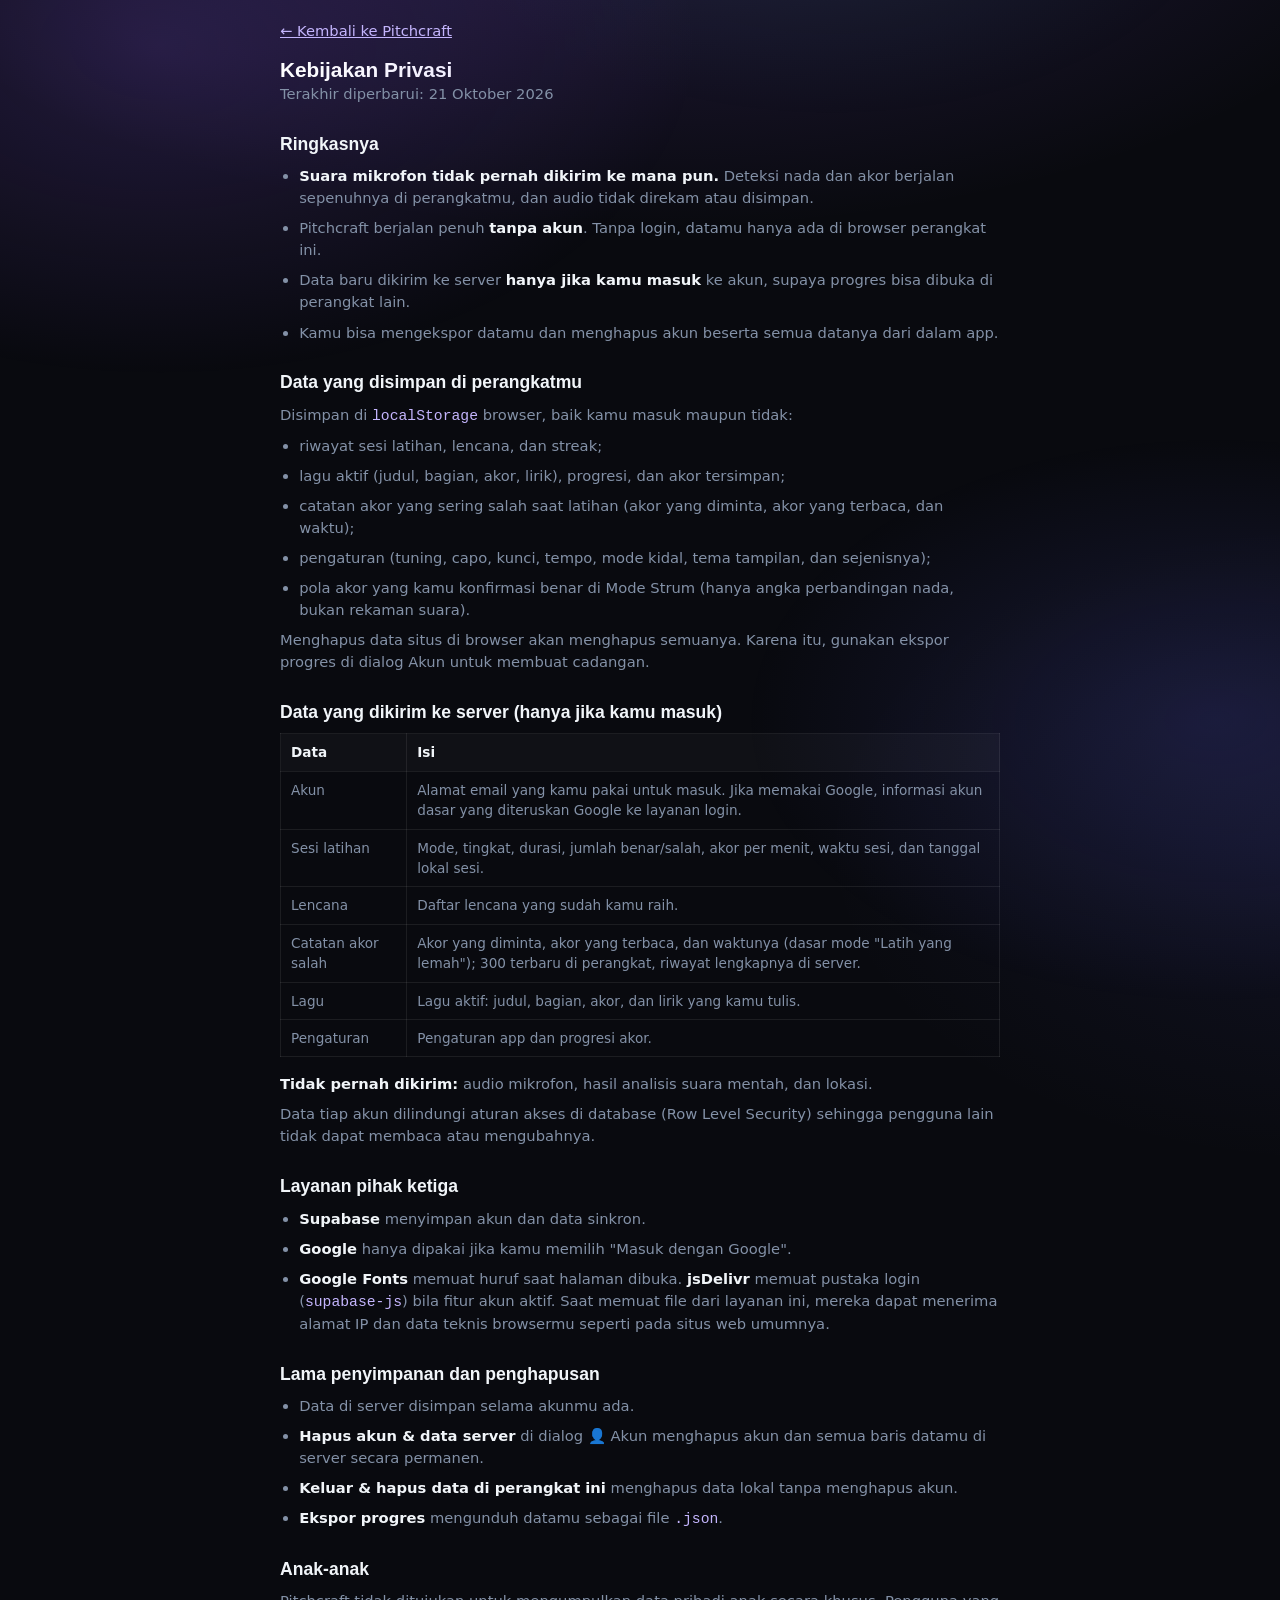
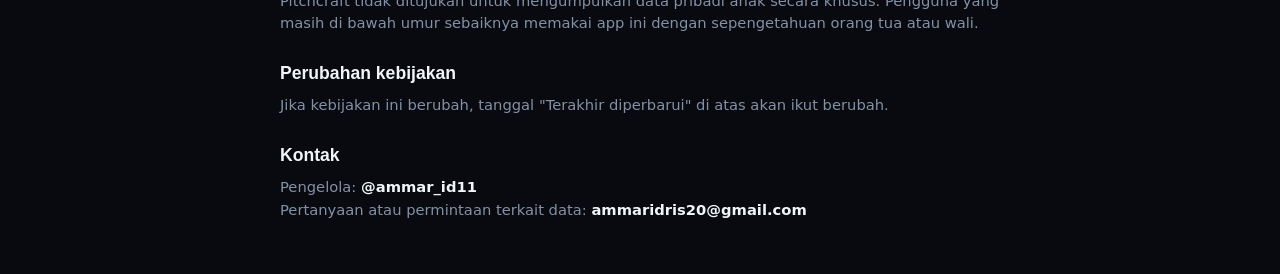
==== commit 03a10693: "Update" ====
--- a/privacy.html
+++ b/privacy.html
@@ -5,6 +5,7 @@
     <meta name="viewport" content="width=device-width, initial-scale=1, viewport-fit=cover">
     <meta name="theme-color" content="#090a0f">
     <meta name="color-scheme" content="dark">
+    <script>try{var t=localStorage.getItem('pc_theme'),l=t==='terang'||(t==='auto'&&matchMedia('(prefers-color-scheme: light)').matches);document.documentElement.setAttribute('data-theme',l?'light':'dark');if(localStorage.getItem('pc_stage')==='1')document.documentElement.className='stage'}catch(e){}</script>
     <title>Kebijakan Privasi — Pitchcraft</title>
     <link rel="stylesheet" href="css/style.css">
     <style>
@@ -25,7 +26,7 @@
 <main class="doc">
     <p><a href="index.html">← Kembali ke Pitchcraft</a></p>
     <h1 style="margin-top:1rem">Kebijakan Privasi</h1>
-    <p>Terakhir diperbarui: 20 Oktober 2026</p>
+    <p>Terakhir diperbarui: 21 Oktober 2026</p>
 
     <h2>Ringkasnya</h2>
     <ul>
@@ -41,7 +42,7 @@
         <li>riwayat sesi latihan, lencana, dan streak;</li>
         <li>lagu aktif (judul, bagian, akor, lirik), progresi, dan akor tersimpan;</li>
         <li>catatan akor yang sering salah saat latihan (akor yang diminta, akor yang terbaca, dan waktu);</li>
-        <li>pengaturan (tuning, capo, kunci, tempo, mode kidal, dan sejenisnya);</li>
+        <li>pengaturan (tuning, capo, kunci, tempo, mode kidal, tema tampilan, dan sejenisnya);</li>
         <li>pola akor yang kamu konfirmasi benar di Mode Strum (hanya angka perbandingan nada, bukan rekaman suara).</li>
     </ul>
     <p>Menghapus data situs di browser akan menghapus semuanya. Karena itu, gunakan ekspor progres di dialog Akun untuk membuat cadangan.</p>
--- a/css/style.css
+++ b/css/style.css
@@ -1260,8 +1260,221 @@
 .lib-act button { white-space: nowrap; padding: 4px 6px; font-size: .75rem; }
 .card .picker-row + .field-label { margin-top: 14px; }
 
-/* ===== Pemilih akor dari Kamus (Progresi & Lagu) ===== */
-#pick { z-index: 76; }
-.pk-box { max-width: 560px; }
-.pk-box .lib-grid { grid-template-columns: repeat(auto-fill, minmax(130px, 1fr)); }
-.pk-box .btn-primary { margin-top: 14px; }
+/* ===== Kartu bagikan ===== */
+.sc-img { display: block; width: auto; max-width: 100%; max-height: 60dvh; margin: 0 auto 12px; border-radius: 14px; border: 1px solid var(--surface-border); background: #090a0f; }
+#share .kp-actions { margin-top: 0; }
+
+/* ===== Pemilih akor dari Kamus ===== */
+.cp-grid { display: grid; grid-template-columns: repeat(auto-fill, minmax(104px, 1fr)); gap: 8px; margin: 8px 0 12px; }
+.cp-cell { display: flex; gap: 4px; min-width: 0; }
+.cp-add { flex: 1; min-width: 0; flex-direction: column; line-height: 1.2; padding: 6px 4px; border-radius: 14px; display: flex; align-items: center; justify-content: center; background: rgba(139,92,246,.18); color: #fff; border: 1px solid var(--primary); font-size: .95rem; }
+.cp-add small { color: var(--text-muted); font-size: .6rem; font-weight: 500; max-width: 100%; overflow: hidden; text-overflow: ellipsis; white-space: nowrap; }
+.cp-add:hover { background: rgba(139,92,246,.32); }
+.cp-ply { flex: 0 0 38px; min-width: 38px; padding: 0; border-radius: 12px; background: rgba(255,255,255,.06); color: var(--text-main); border: 1px solid var(--surface-border); }
+#cpick .modal-box { max-width: 520px; }
+#cpick .kp-actions { margin-top: 4px; }
+
+/* ===================================================================
+   EFEK TEKAN, TOMBOL AKTIF, DAN ANIMASI  (js/fx.js)
+   Semua animasi otomatis mati lewat aturan prefers-reduced-motion di atas.
+   =================================================================== */
+
+/* --- tombol: transisi pegas saat dilepas --- */
+button { transition: transform .22s cubic-bezier(.3,1.5,.5,1), opacity .15s, background .18s, box-shadow .2s, border-color .18s, filter .15s, color .15s; }
+
+/* --- riak: wadah + lingkaran yang membesar dari titik sentuh --- */
+.btn-primary, .btn-secondary, .btn-audio, .btn-variant, .btn-delete-saved, .chip, .lib-act button, .lib-var button,
+.cp-add, .cp-ply, .keypill, .kp-x, .ac-google, .chgrid button, .tip button { position: relative; overflow: hidden; }
+.fx-rip { position: absolute; border-radius: 50%; pointer-events: none; background: rgba(255,255,255,.3); transform: translate(-50%,-50%) scale(0); animation: fxRip .55s ease-out forwards; }
+@keyframes fxRip { to { transform: translate(-50%,-50%) scale(1); opacity: 0; } }
+
+/* --- efek tekan sesuai jenis tombol --- */
+button:active:not(:disabled) { transform: scale(.95); }
+.btn-primary:active:not(:disabled) { transform: scale(.97); filter: brightness(.9); box-shadow: 0 6px 14px -10px var(--primary-glow); }
+.btn-secondary:active:not(:disabled), .btn-audio:active:not(:disabled) { transform: scale(.96); box-shadow: inset 0 0 0 999px rgba(255,255,255,.1); }
+.btn-variant:active:not(:disabled), .chip:active, .cp-add:active, .lib-act button:active, .lib-var button:active, .chgrid button:active { transform: scale(.92); background: rgba(139,92,246,.38); border-color: #a78bfa; }
+.btn-delete-saved:active { transform: scale(.92); background: var(--danger); color: #fff; }
+.kp-x:active { transform: rotate(90deg) scale(.88); }
+.ac-google:active:not(:disabled) { transform: scale(.97); }
+.badge span:active { transform: scale(1.5); color: var(--danger); }
+.tabbar button span { transition: transform .22s cubic-bezier(.3,1.6,.5,1); }
+.tabbar button:active { transform: scale(.9); }
+.tabbar button:active span { transform: translateY(-3px) scale(1.25); }
+@media (hover: hover) {
+    .btn-variant:hover:not(:disabled), .chip:hover, .btn-secondary:hover, .btn-audio:hover { transform: translateY(-1px); }
+    .btn-primary:hover:not(:disabled) { transform: translateY(-2px); box-shadow: 0 16px 30px -12px var(--primary-glow); }
+    .lib-card:hover, .saved-item-card:hover { transform: translateY(-3px); border-color: rgba(139,92,246,.5); }
+    .btn-variant:active:not(:disabled), .chip:active, .btn-secondary:active, .btn-audio:active { transform: scale(.94); }
+    .btn-primary:active:not(:disabled) { transform: scale(.97); }
+}
+.lib-card, .saved-item-card { transition: transform .22s ease, border-color .2s; }
+
+/* --- tombol nyala/mati: terisi ungu, bercahaya, dan ada titik hidup (tanpa teks) --- */
+.btn-variant.is-on { background: rgba(139,92,246,.4); border-color: #a78bfa; color: #fff; box-shadow: 0 0 0 2px rgba(139,92,246,.28), 0 0 18px -2px var(--primary-glow); }
+.btn-variant.is-on::before { content: ""; flex: 0 0 auto; width: 7px; height: 7px; border-radius: 50%; margin-right: 7px; background: #34d399; box-shadow: 0 0 8px #34d399; animation: ledPulse 1.8s ease-in-out infinite; }
+/* sedang memutar */
+.btn-variant[data-tg="play"].is-on { background: rgba(16,185,129,.28); border-color: var(--success); box-shadow: 0 0 0 2px rgba(16,185,129,.25); animation: playGlow 1.4s ease-in-out infinite; }
+/* mikrofon / Mode Strum aktif: cincin berdenyut */
+.btn-primary.active { animation: recPulse 1.6s ease-in-out infinite; }
+.btn-secondary.active { animation: recPulse 1.6s ease-in-out infinite; }
+@keyframes ledPulse { 50% { opacity: .35; transform: scale(.8); } }
+@keyframes playGlow { 50% { box-shadow: 0 0 0 5px rgba(16,185,129,.12), 0 0 20px 0 rgba(16,185,129,.45); } }
+@keyframes recPulse { 0%,100% { box-shadow: 0 0 0 0 rgba(239,68,68,.45); } 50% { box-shadow: 0 0 0 8px rgba(239,68,68,0); } }
+
+/* --- kotak centang jadi sakelar: jelas hidup atau mati --- */
+.picker-row input[type=checkbox] { -webkit-appearance: none; appearance: none; width: 40px; height: 24px; min-height: 0; border-radius: 999px; flex: 0 0 auto; cursor: pointer; position: relative; background: rgba(255,255,255,.14); border: 1px solid var(--surface-border); transition: background .2s, border-color .2s, box-shadow .2s; }
+.picker-row input[type=checkbox]::after { content: ""; position: absolute; top: 2px; left: 2px; width: 18px; height: 18px; border-radius: 50%; background: #cbd5e1; box-shadow: 0 1px 3px rgba(0,0,0,.4); transition: transform .24s cubic-bezier(.3,1.5,.5,1), background .2s; }
+.picker-row input[type=checkbox]:checked { background: var(--primary); border-color: #a78bfa; box-shadow: 0 0 12px -2px var(--primary-glow); }
+.picker-row input[type=checkbox]:checked::after { transform: translateX(16px); background: #fff; }
+
+/* --- animasi halaman --- */
+body::before { content: ""; position: fixed; inset: -25%; z-index: -1; pointer-events: none; will-change: transform;
+    background: radial-gradient(40% 35% at 25% 20%, rgba(139,92,246,.2), transparent 70%), radial-gradient(35% 30% at 80% 70%, rgba(99,102,241,.16), transparent 70%), radial-gradient(30% 25% at 60% 8%, rgba(16,185,129,.07), transparent 70%);
+    animation: drift 26s ease-in-out infinite alternate; }
+@keyframes drift { to { transform: translate3d(4%,3%,0) rotate(6deg) scale(1.08); } }
+
+.topbar { animation: slideDown .5s cubic-bezier(.2,.8,.2,1) both; }
+.tabbar { animation: barUp .5s .1s cubic-bezier(.2,.8,.2,1) both; }
+.tip:not([hidden]) { animation: slideDown .35s cubic-bezier(.2,.8,.2,1) both; }
+.logo-mark { animation: logoGlow 4s ease-in-out infinite; }
+.card.on[data-tab] { animation: cardRise .45s cubic-bezier(.2,.8,.2,1) var(--d, 0ms) both; }
+@keyframes slideDown { from { opacity: 0; transform: translateY(-12px); } to { opacity: 1; transform: none; } }
+@keyframes barUp { from { opacity: 0; transform: translateY(24px); } to { opacity: 1; transform: none; } }
+@keyframes cardRise { from { opacity: 0; transform: translateY(18px) scale(.985); } to { opacity: 1; transform: none; } }
+@keyframes logoGlow { 50% { box-shadow: 0 8px 30px -4px rgba(139,92,246,.7), inset 0 1px 0 rgba(255,255,255,.25); } }
+
+/* tab bawah: ikon melompat dan penanda aktif meluncur masuk */
+.tabbar button.on span { animation: tabPop .38s cubic-bezier(.3,1.6,.5,1); }
+.tabbar button.on::after { animation: tabBar .3s cubic-bezier(.3,1.4,.5,1); }
+@keyframes tabPop { 0% { transform: translateY(0) scale(1); } 45% { transform: translateY(-5px) scale(1.25); } 100% { transform: none; } }
+@keyframes tabBar { from { transform: scaleX(0); } to { transform: none; } }
+
+/* hasil deteksi, nada, jari, dan lencana muncul dengan "pop" */
+.note-display.active-note { animation: notePop .3s cubic-bezier(.3,1.5,.5,1); }
+.chord-title-result { animation: popIn .3s ease-out both; }
+.chord-info-box .fretboard-box-h { animation: popIn .35s .05s ease-out both; }
+.finger-dot-h { animation: dotPop .4s cubic-bezier(.3,1.7,.5,1) both; }
+.detected-list .badge, .alt-row .btn-variant { animation: popIn .22s ease-out both; }
+.chip.on { animation: popIn .25s cubic-bezier(.3,1.6,.5,1); }
+.bdg.got { animation: popIn .4s cubic-bezier(.3,1.6,.5,1) both; }
+@keyframes notePop { from { transform: scale(.85); } to { transform: none; } }
+@keyframes popIn { from { opacity: 0; transform: scale(.9) translateY(4px); } to { opacity: 1; transform: none; } }
+@keyframes dotPop { from { opacity: 0; transform: scale(0); } to { opacity: 1; transform: none; } }
+
+/* dialog dan lembar bawah */
+.modal.on { animation: fadeIn .2s ease-out both; }
+.modal.on .modal-box { animation: sheetUp .3s cubic-bezier(.2,.9,.3,1) both; }
+.perf.on { animation: fadeIn .25s ease-out both; }
+@keyframes fadeIn { from { opacity: 0; } to { opacity: 1; } }
+@keyframes sheetUp { from { opacity: 0; transform: translateY(40px) scale(.98); } to { opacity: 1; transform: none; } }
+
+/* titik metronom berdenyut mengikuti ketukan */
+.beat-dot { transition: transform .08s, background .08s, box-shadow .08s; }
+.beat-dot.hit, .beat-dot.acc { transform: scale(1.4); }
+
+/* ===================================================================
+   TEMA TERANG & MODE PANGGUNG  (js/theme.js)
+   Gelap = bawaan (variabel di :root). Terang menimpa variabel + warna yang tertulis langsung di atas.
+   =================================================================== */
+#lookBtn { margin-left: 0; }
+
+:root[data-theme="light"] {
+    --bg: #f4f5fa; --surface: #ffffff; --surface-2: rgba(15,23,42,.045); --surface-border: rgba(15,23,42,.13);
+    --primary: #7c3aed; --primary-glow: rgba(124,58,237,.28);
+    --text-main: #0f172a; --text-muted: #556277;
+    --success: #059669; --warning: #b45309; --danger: #dc2626;
+}
+[data-theme="light"] select, [data-theme="light"] input, [data-theme="light"] textarea { color-scheme: light; }
+[data-theme="light"] select option { background: #fff; color: #0f172a; }
+[data-theme="light"] body {
+    background: radial-gradient(820px 380px at 50% -8%, rgba(124,58,237,.13), transparent), radial-gradient(520px 320px at 105% 45%, rgba(99,102,241,.07), transparent), var(--bg);
+}
+[data-theme="light"] h1 { background: linear-gradient(90deg, #0f172a, #6d28d9); -webkit-background-clip: text; background-clip: text; color: transparent; }
+[data-theme="light"] .card { background: var(--surface); box-shadow: 0 14px 34px -22px rgba(15,23,42,.35); }
+[data-theme="light"] .tabbar { background: rgba(255,255,255,.95); box-shadow: 0 -10px 30px -16px rgba(15,23,42,.3); }
+[data-theme="light"] .perf-bar { background: rgba(244,245,250,.94); }
+
+/* kolom isian */
+[data-theme="light"] :is(.picker-row select, .picker-row input[type=number], .picker-row input[type=text], .song-in, .song-ta, .beat-sel, .algo-row select) { background: #fff; border-color: rgba(15,23,42,.22); }
+[data-theme="light"] .detected-list { background: rgba(15,23,42,.05); }
+
+/* permukaan netral (:where = tidak mengalahkan keadaan hover / aktif / menyala) */
+[data-theme="light"] :where(.btn-variant, .chip, .kp-x, .cp-ply, .lib-act button, .lib-var button) { background: rgba(15,23,42,.06); }
+[data-theme="light"] :where(.goal-bar, .beat-dot, .ac-idi) { background: rgba(15,23,42,.14); }
+[data-theme="light"] .picker-row input[type=checkbox]:not(:checked) { background: rgba(15,23,42,.2); }
+[data-theme="light"] .picker-row input[type=checkbox]:not(:checked)::after { background: #fff; }
+
+/* teks ungu pucat (untuk latar gelap) -> ungu tua */
+[data-theme="light"] :is(.chord-title-result, .saved-item-title, .h-string-label, .lib-top strong, .seg b, .btn-secondary, .ac-fine a, .ac-msg code, .acct-note code, .tip a, .tabbar button.on) { color: #6d28d9; }
+[data-theme="light"] :is(.keypill, .bdg.got, .tip, .chip.on small) { color: #5b21b6; }
+[data-theme="light"] .tip b { color: #0f172a; }
+[data-theme="light"] :is(.chip.on, .btn-variant.is-on) { color: #4c1d95; }
+[data-theme="light"] .cp-add { color: #3b0764; }
+[data-theme="light"] :is(.btn-audio, .conf-yakin) { color: #047857; }
+[data-theme="light"] .ac-msg.ok { color: #065f46; }
+[data-theme="light"] :is(.btn-delete-saved, .conf-ragu, .ac-msg.err) { color: #b91c1c; }
+[data-theme="light"] .btn-delete-saved:hover { background: var(--danger); color: #fff; }
+[data-theme="light"] :is(.ac-msg.warn, .conf-cukup, .kp-note, .acct-conf) { color: #92400e; }
+[data-theme="light"] .lib-act button, [data-theme="light"] .lib-var button { background: rgba(15,23,42,.06); }
+
+/* diagram jari */
+[data-theme="light"] .fretboard-box-h { background: #f1f4f9; }
+[data-theme="light"] .h-fret-cell { border-color: rgba(15,23,42,.28); }
+[data-theme="light"] .h-fret-col-1 { border-left-color: #1e293b; }
+[data-theme="light"] .lefty .h-fret-col-1 { border-right-color: #1e293b; }
+
+/* halaman kebijakan privasi */
+[data-theme="light"] .doc a, [data-theme="light"] .doc code { color: #6d28d9; }
+
+/* ---- Mode Panggung: kontras tinggi, huruf lebih besar, tanpa animasi latar ---- */
+:root.stage { font-size: 112%; --text-main: #ffffff; --text-muted: #d3dbe8; --surface-border: rgba(255,255,255,.32); }
+:root[data-theme="light"].stage { --text-main: #000000; --text-muted: #2b3648; --surface-border: rgba(15,23,42,.5); }
+.stage .card { border-width: 2px; }
+.stage .field-label { color: var(--text-main); }
+.stage .btn-variant { min-height: 46px; font-size: .9rem; }
+.stage .tabbar button { font-size: .72rem; }
+.stage .note-display { font-size: 5.4rem; min-height: 5.4rem; }
+.stage body::before, .stage .logo-mark { animation: none; }
+.stage .card.on[data-tab] { animation: none; }
+@media (max-width: 520px) { .stage .note-display { font-size: 4.4rem; min-height: 4.4rem; } }
+
+/* ===== Perbaikan: tombol di Kamus akor & tata letak Mode Panggung ===== */
+.lib-card { overflow: hidden; }
+.lib-act { display: grid; grid-template-columns: 44px minmax(0, 1fr); gap: 6px; }
+.lib-act button { flex: none; width: 100%; min-width: 0; white-space: normal; overflow-wrap: anywhere; line-height: 1.15; padding: 4px 6px; font-size: .72rem; }
+
+/* Mode Panggung: huruf 112% (bukan lebih), tombol boleh membungkus teks, kolom menyesuaikan lebar layar */
+.stage .lib-grid { grid-template-columns: repeat(auto-fill, minmax(150px, 1fr)); }
+.stage .lib-act { grid-template-columns: minmax(0, 1fr); }
+.stage .lib-act button { font-size: .82rem; }
+.stage .lib-top strong { font-size: 1.1rem; }
+.stage .btn-variant { min-width: 0; padding: 8px 12px; line-height: 1.2; white-space: normal; text-align: center; border-radius: 14px; }
+.stage :is(.btn-secondary, .btn-audio, .btn-primary) { white-space: normal; line-height: 1.25; }
+.stage .tabbar button { font-size: .6rem; padding: 4px 0; }
+.stage .tabbar button span { font-size: 1.1rem; }
+.stage .topbar .keypill { flex: 1 1 calc(50% - 10px); font-size: .8rem; }
+@media (min-width: 521px) { .stage .topbar .keypill { flex: 0 0 auto; } }
+.stage .card { padding: 1.2rem 1rem; }
+.stage .picker-row label { min-width: 0; }
+.stage .field-row { flex-wrap: wrap; }
+.stage .chip { min-height: 46px; }
+.stage .badge { min-height: 38px; }
+.stage .chgrid { grid-template-columns: repeat(auto-fill, minmax(100px, 1fr)); }
+.stage .cp-grid { grid-template-columns: repeat(auto-fill, minmax(112px, 1fr)); }
+
+/* ===== Pindah Akor: animasi jari (js/finger-move.js) ===== */
+.mv-wrap { margin-top: 12px; text-align: center; cursor: pointer; -webkit-user-select: none; user-select: none; }
+.mv-title { display: flex; justify-content: center; align-items: baseline; gap: 10px; flex-wrap: wrap; font-family: 'Space Grotesk', sans-serif; font-size: 1.3rem; font-weight: 700; }
+.mv-title b { opacity: .4; transition: opacity .3s, color .3s; }
+.mv-wrap[data-ph="0"] .mv-a, .mv-wrap[data-ph="1"] .mv-b { opacity: 1; color: #c4b5fd; }
+.mv-svg { display: block; width: 100%; max-width: 230px; height: auto; margin: 6px auto 0; padding: 6px; background: #0d0f17; border: 1px solid var(--surface-border); border-radius: 12px; }
+.mv-wrap .ph0, .mv-wrap .ph1, .mv-in, .mv-out { transition: opacity .45s; }
+.mv-wrap[data-ph="0"] .ph1, .mv-wrap[data-ph="1"] .ph0, .mv-wrap[data-ph="0"] .mv-in, .mv-wrap[data-ph="1"] .mv-out { opacity: 0; }
+.mv-move { transition: transform .8s cubic-bezier(.45, 0, .2, 1); }
+.mv-wrap[data-ph="0"] .mv-move { transform: translate(var(--ax), var(--ay)); }
+.mv-wrap[data-ph="1"] .mv-move { transform: translate(var(--bx), var(--by)); }
+.mv-legend { display: flex; flex-wrap: wrap; justify-content: center; gap: 4px 14px; margin-top: 10px; font-size: .74rem; color: var(--text-muted); }
+.mv-legend i { display: inline-block; width: 10px; height: 10px; border-radius: 50%; margin-right: 5px; vertical-align: -1px; }
+#mvInfo { margin-top: 10px; font-size: .82rem; line-height: 1.55; }
+[data-theme="light"] .mv-svg { background: #f1f4f9; }
+[data-theme="light"] .mv-wrap[data-ph="0"] .mv-a, [data-theme="light"] .mv-wrap[data-ph="1"] .mv-b { color: #6d28d9; }
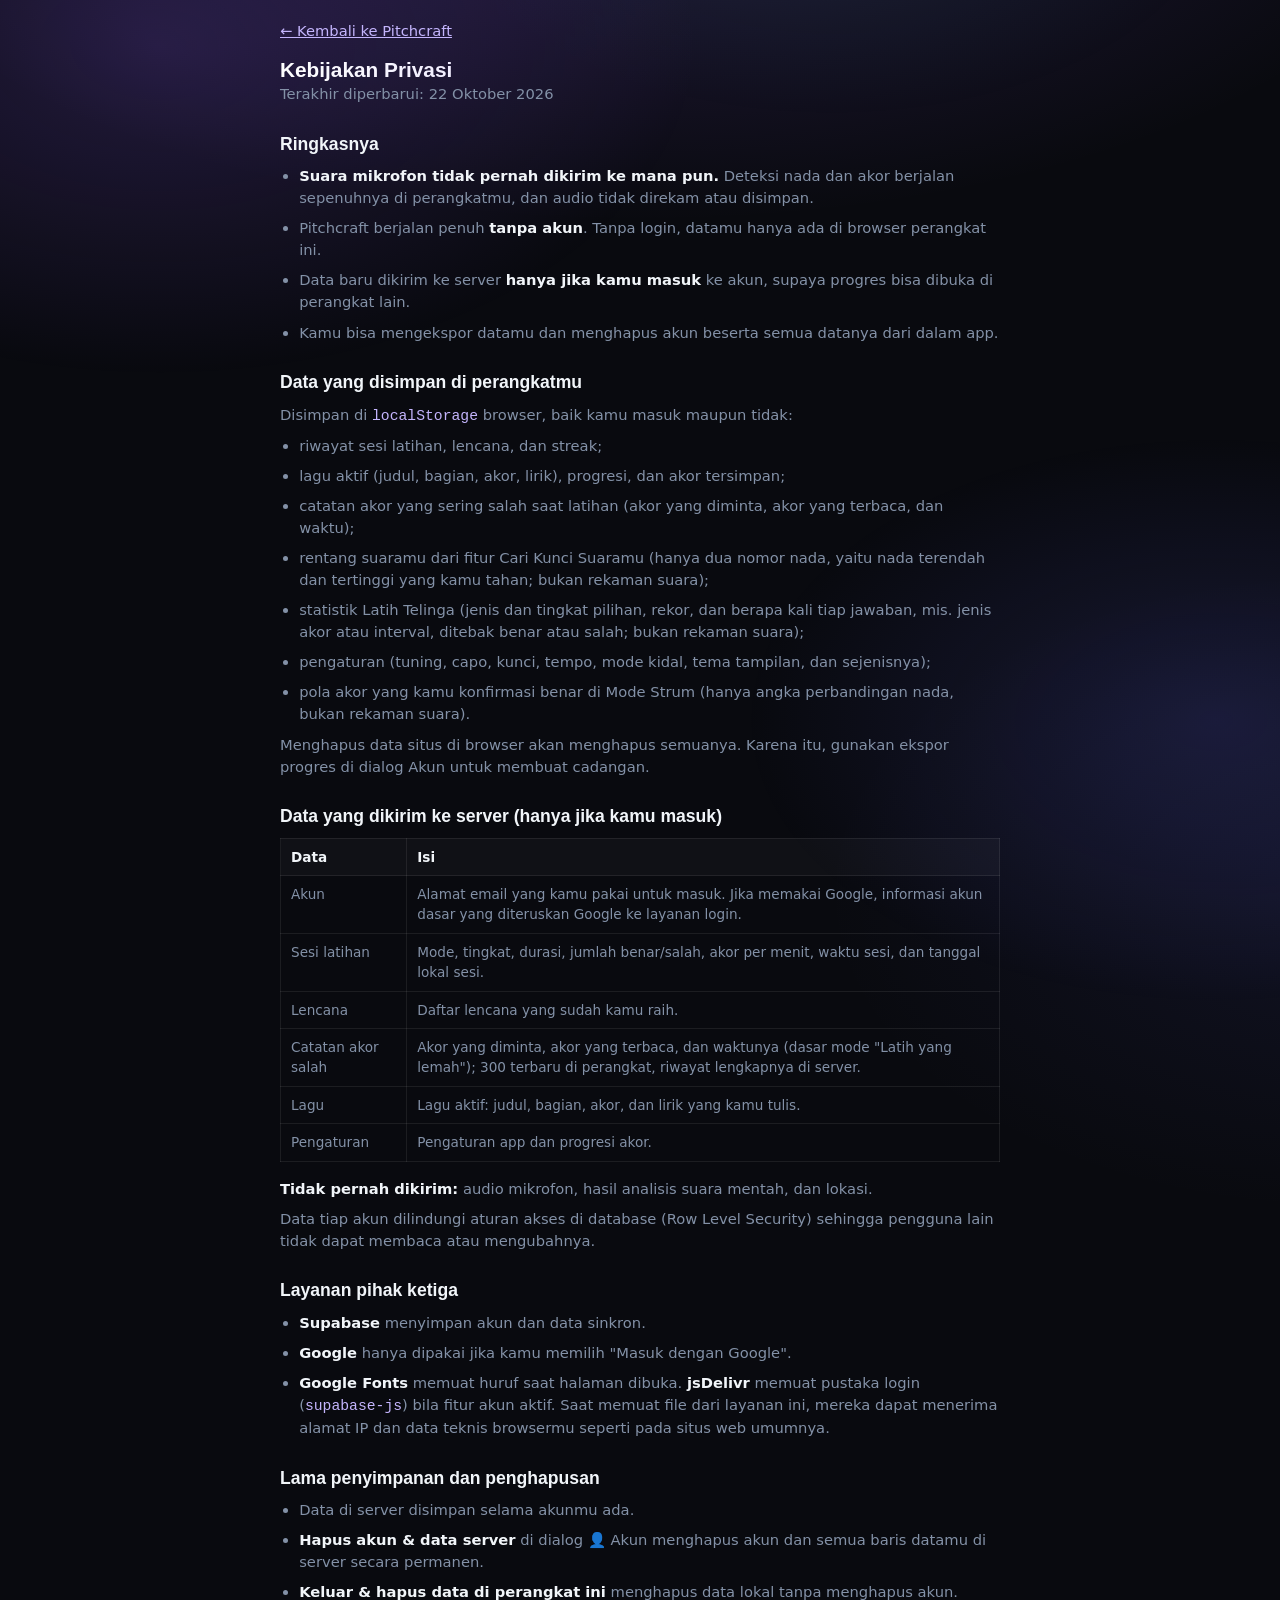
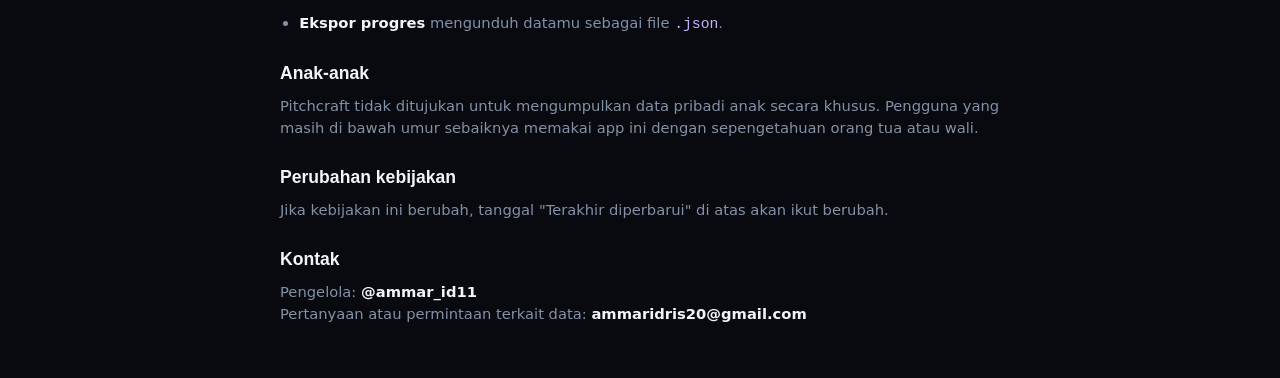
==== commit fbf5a162: "Update" ====
--- a/privacy.html
+++ b/privacy.html
@@ -26,7 +26,7 @@
 <main class="doc">
     <p><a href="index.html">← Kembali ke Pitchcraft</a></p>
     <h1 style="margin-top:1rem">Kebijakan Privasi</h1>
-    <p>Terakhir diperbarui: 21 Oktober 2026</p>
+    <p>Terakhir diperbarui: 22 Oktober 2026</p>
 
     <h2>Ringkasnya</h2>
     <ul>
@@ -42,6 +42,8 @@
         <li>riwayat sesi latihan, lencana, dan streak;</li>
         <li>lagu aktif (judul, bagian, akor, lirik), progresi, dan akor tersimpan;</li>
         <li>catatan akor yang sering salah saat latihan (akor yang diminta, akor yang terbaca, dan waktu);</li>
+        <li>rentang suaramu dari fitur Cari Kunci Suaramu (hanya dua nomor nada, yaitu nada terendah dan tertinggi yang kamu tahan; bukan rekaman suara);</li>
+        <li>statistik Latih Telinga (jenis dan tingkat pilihan, rekor, dan berapa kali tiap jawaban, mis. jenis akor atau interval, ditebak benar atau salah; bukan rekaman suara);</li>
         <li>pengaturan (tuning, capo, kunci, tempo, mode kidal, tema tampilan, dan sejenisnya);</li>
         <li>pola akor yang kamu konfirmasi benar di Mode Strum (hanya angka perbandingan nada, bukan rekaman suara).</li>
     </ul>
--- a/css/style.css
+++ b/css/style.css
@@ -1478,3 +1478,58 @@
 #mvInfo { margin-top: 10px; font-size: .82rem; line-height: 1.55; }
 [data-theme="light"] .mv-svg { background: #f1f4f9; }
 [data-theme="light"] .mv-wrap[data-ph="0"] .mv-a, [data-theme="light"] .mv-wrap[data-ph="1"] .mv-b { color: #6d28d9; }
+
+/* ===== Cari Kunci Suaramu (js/voice-range.js) ===== */
+.vc-now { text-align: center; }
+.vc-range { display: grid; grid-template-columns: repeat(3, 1fr); gap: 8px; margin: 12px 0 4px; }
+.vc-box { min-width: 0; padding: 10px 6px; border-radius: 14px; background: var(--surface-2); border: 1px solid var(--surface-border); text-align: center; display: flex; flex-direction: column; line-height: 1.2; }
+.vc-box span { font-size: .7rem; color: var(--text-muted); }
+.vc-box strong { font-family: 'Space Grotesk', sans-serif; font-size: 1.2rem; overflow-wrap: anywhere; }
+.vc-fit { font-size: .82rem; line-height: 1.5; color: var(--text-muted); margin-top: 12px; }
+.vc-fit strong { color: var(--text-main); }
+.vc-cand { margin-top: 10px; padding: 12px; border-radius: 14px; background: var(--surface-2); border: 1px solid var(--surface-border); }
+.vc-cand.best { border-color: var(--primary); background: rgba(139,92,246,.1); }
+.vc-cand-top { display: flex; justify-content: space-between; align-items: baseline; gap: 8px; flex-wrap: wrap; }
+.vc-cand-top strong { font-family: 'Space Grotesk', sans-serif; font-size: 1.1rem; }
+.vc-tag { font-size: .7rem; padding: 2px 10px; border-radius: 999px; border: 1px solid var(--primary); color: #ddd6fe; }
+.vc-cand small { color: var(--text-muted); font-weight: 500; }
+[data-theme="light"] .vc-tag { color: #5b21b6; }
+.vc-adj { margin-top: 8px; gap: 6px; }
+.vc-adj span { flex: 1 1 100%; font-size: .74rem; color: var(--text-muted); }
+.vc-adj .btn-variant { flex: 1 1 0; min-width: 0; padding: 6px 4px; }
+.vc-cand.shift { border-color: var(--success); background: rgba(16,185,129,.08); margin-top: 12px; }
+
+/* ===== Pilihan nada dasar: semua 12 nada terlihat (tidak lagi tergeser ke samping) ===== */
+#cpRoots, #libRoots { display: grid; grid-template-columns: repeat(auto-fill, minmax(46px, 1fr)); gap: 6px; overflow: visible; padding: 4px 0 6px; }
+#cpRoots .chip, #libRoots .chip { min-width: 0; padding: 4px 2px; }
+
+/* ===== Latih Telinga (js/ear-training.js) ===== */
+.ear-stage { margin-top: 12px; }
+.ear-top { display: flex; justify-content: space-between; align-items: baseline; gap: 8px; flex-wrap: wrap; font-size: .85rem; color: var(--text-muted); }
+.ear-top strong { color: var(--text-main); font-family: 'Space Grotesk', sans-serif; font-size: 1rem; }
+.ear-dots { display: flex; gap: 5px; margin: 8px 0 12px; }
+.ear-dots i { flex: 1; height: 6px; border-radius: 3px; background: rgba(255,255,255,.12); }
+.ear-dots i.cur { background: var(--primary); }
+.ear-dots i.ok { background: var(--success); }
+.ear-dots i.bad { background: var(--danger); }
+.ear-play { width: 100%; min-height: 56px; font-size: 1rem; }
+.ear-opts { display: grid; grid-template-columns: repeat(auto-fit, minmax(120px, 1fr)); gap: 8px; margin-top: 10px; }
+.ear-opt { min-height: 54px; border-radius: 14px; background: rgba(139,92,246,.18); color: var(--text-main); border: 1px solid var(--primary); font-size: .95rem; }
+.ear-opt:hover { background: rgba(139,92,246,.32); }
+.ear-opt.right { background: rgba(16,185,129,.25); border-color: var(--success); }
+.ear-opt.wrong { background: rgba(239,68,68,.2); border-color: var(--danger); }
+.ear-fb { margin-top: 12px; padding: 10px 12px; border-radius: 12px; border: 1px solid; font-size: .85rem; line-height: 1.5; }
+.ear-fb small { color: var(--text-muted); }
+.ear-fb.ok { color: #a7f3d0; border-color: rgba(16,185,129,.5); background: rgba(16,185,129,.1); }
+.ear-fb.bad { color: #fca5a5; border-color: rgba(239,68,68,.5); background: rgba(239,68,68,.1); }
+.ear-score { text-align: center; }
+.ear-score b { display: block; font-family: 'Space Grotesk', sans-serif; font-size: 3.6rem; line-height: 1; }
+.ear-score span { color: var(--text-muted); font-size: .85rem; }
+[data-theme="light"] .ear-fb.ok { color: #065f46; }
+[data-theme="light"] .ear-fb.bad { color: #b91c1c; }
+[data-theme="light"] .ear-dots i { background: rgba(15,23,42,.14); }
+[data-theme="light"] .ear-opt { color: #3b0764; }
+.stage .ear-opt { min-height: 58px; }
+
+/* Latih Telinga: opsi yang disembunyikan untuk jenis latihan tertentu */
+.picker-row label[hidden] { display: none; }
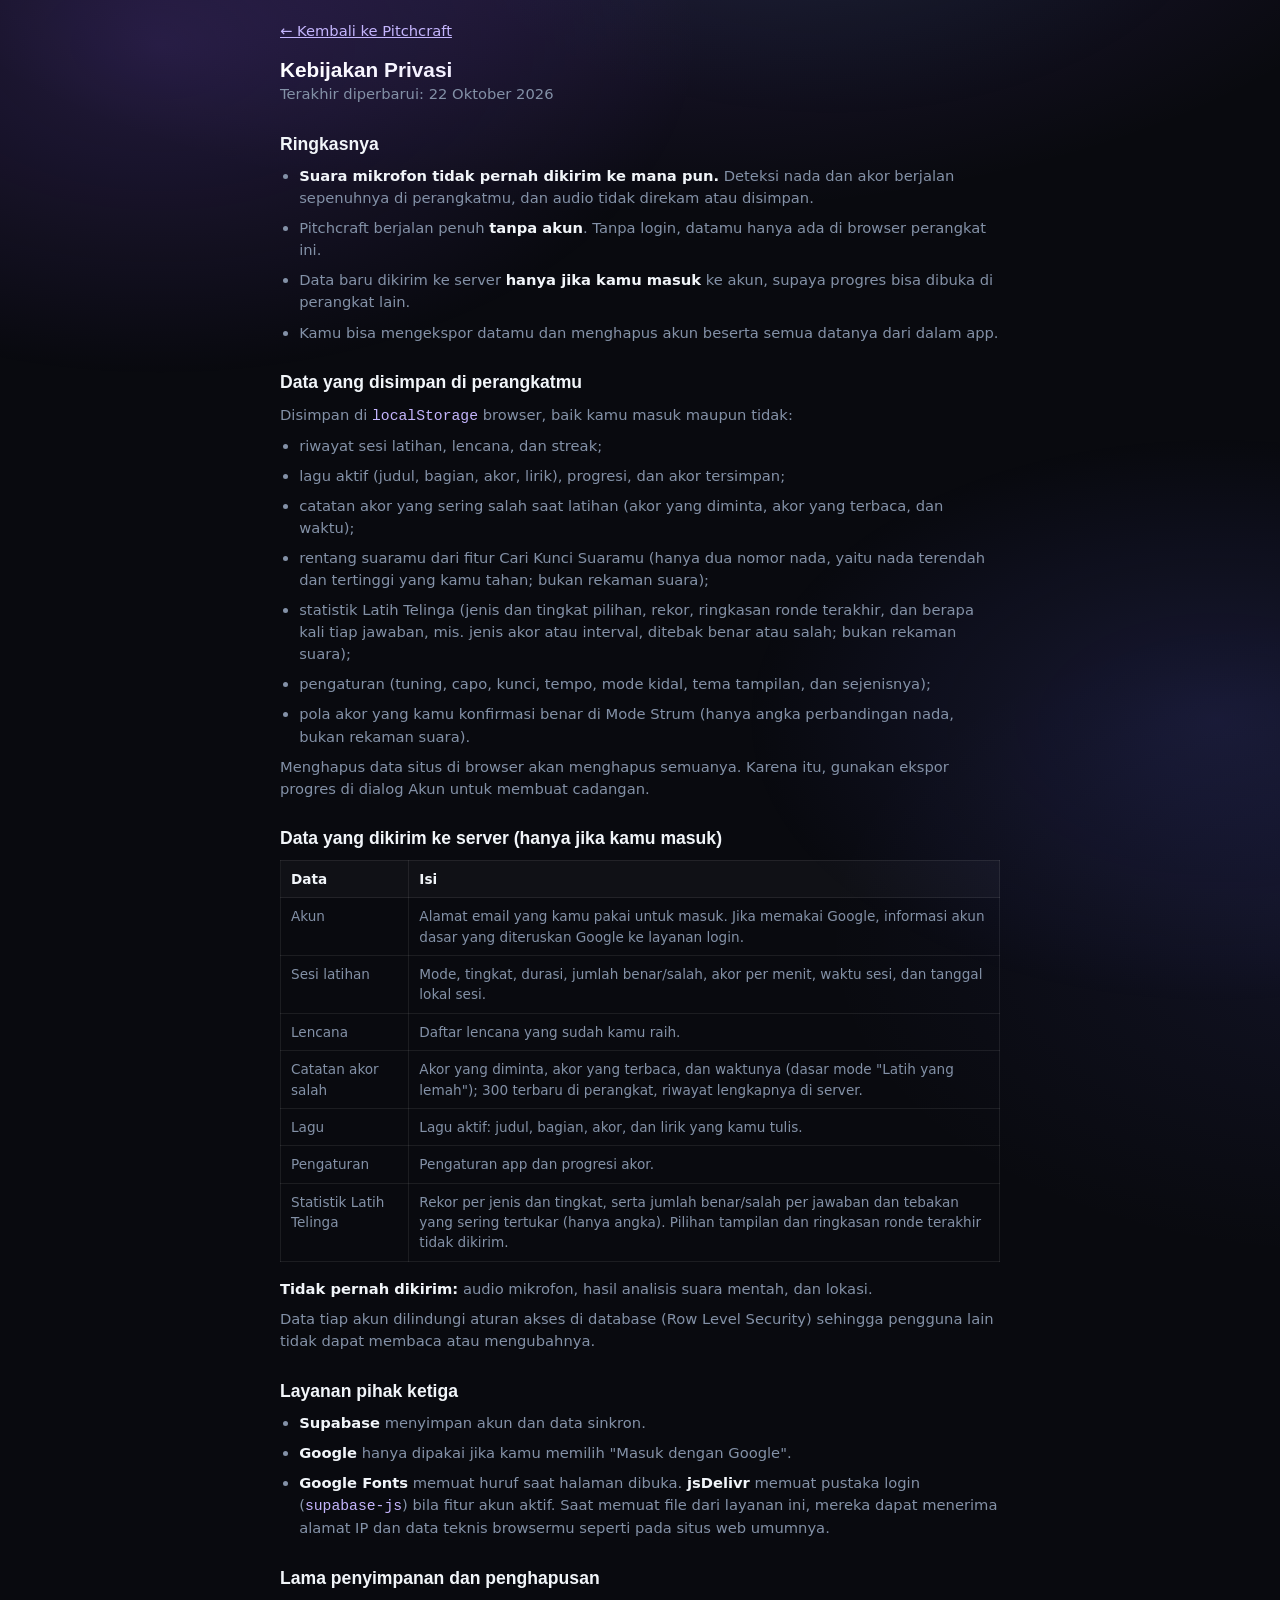
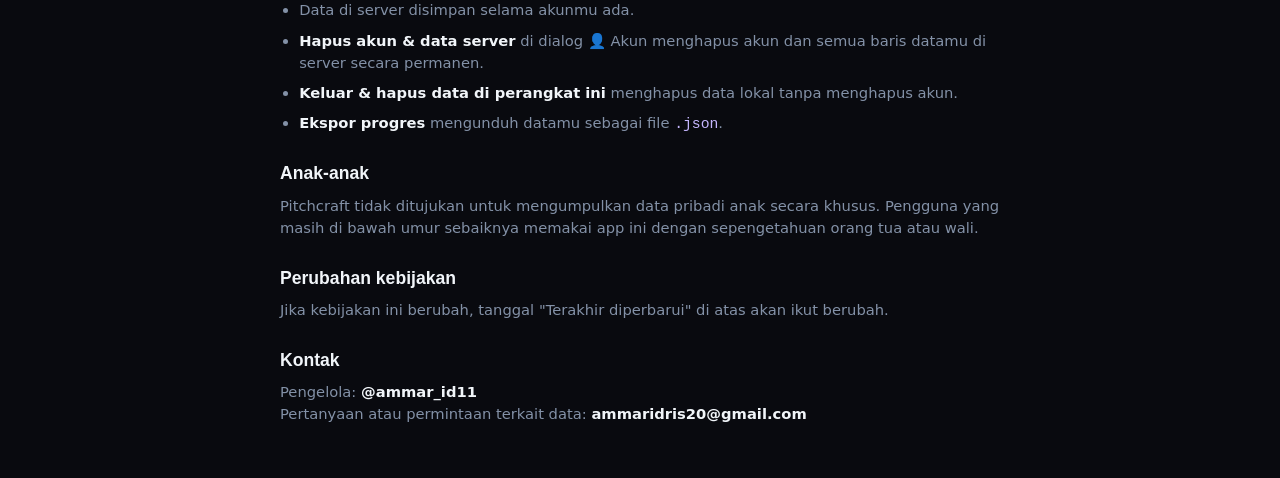
==== commit 5a89ebda: "Update" ====
--- a/privacy.html
+++ b/privacy.html
@@ -43,7 +43,7 @@
         <li>lagu aktif (judul, bagian, akor, lirik), progresi, dan akor tersimpan;</li>
         <li>catatan akor yang sering salah saat latihan (akor yang diminta, akor yang terbaca, dan waktu);</li>
         <li>rentang suaramu dari fitur Cari Kunci Suaramu (hanya dua nomor nada, yaitu nada terendah dan tertinggi yang kamu tahan; bukan rekaman suara);</li>
-        <li>statistik Latih Telinga (jenis dan tingkat pilihan, rekor, dan berapa kali tiap jawaban, mis. jenis akor atau interval, ditebak benar atau salah; bukan rekaman suara);</li>
+        <li>statistik Latih Telinga (jenis dan tingkat pilihan, rekor, ringkasan ronde terakhir, dan berapa kali tiap jawaban, mis. jenis akor atau interval, ditebak benar atau salah; bukan rekaman suara);</li>
         <li>pengaturan (tuning, capo, kunci, tempo, mode kidal, tema tampilan, dan sejenisnya);</li>
         <li>pola akor yang kamu konfirmasi benar di Mode Strum (hanya angka perbandingan nada, bukan rekaman suara).</li>
     </ul>
@@ -58,6 +58,7 @@
         <tr><td>Catatan akor salah</td><td>Akor yang diminta, akor yang terbaca, dan waktunya (dasar mode "Latih yang lemah"); 300 terbaru di perangkat, riwayat lengkapnya di server.</td></tr>
         <tr><td>Lagu</td><td>Lagu aktif: judul, bagian, akor, dan lirik yang kamu tulis.</td></tr>
         <tr><td>Pengaturan</td><td>Pengaturan app dan progresi akor.</td></tr>
+        <tr><td>Statistik Latih Telinga</td><td>Rekor per jenis dan tingkat, serta jumlah benar/salah per jawaban dan tebakan yang sering tertukar (hanya angka). Pilihan tampilan dan ringkasan ronde terakhir tidak dikirim.</td></tr>
     </table>
     <p><strong>Tidak pernah dikirim:</strong> audio mikrofon, hasil analisis suara mentah, dan lokasi.</p>
     <p>Data tiap akun dilindungi aturan akses di database (Row Level Security) sehingga pengguna lain tidak dapat membaca atau mengubahnya.</p>
--- a/css/style.css
+++ b/css/style.css
@@ -1533,3 +1533,24 @@
 
 /* Latih Telinga: opsi yang disembunyikan untuk jenis latihan tertentu */
 .picker-row label[hidden] { display: none; }
+
+/* Latih Telinga: cara latihan dan petunjuk soal */
+.ear-how { margin-top: 10px; padding: 10px 12px; border-radius: 14px; background: var(--surface-2); border: 1px solid var(--surface-border); font-size: .82rem; color: var(--text-muted); }
+.ear-how > strong, .ear-how summary { color: var(--text-main); font-weight: 700; font-size: .85rem; cursor: pointer; }
+.ear-how.open { margin: 10px 0 4px; }
+.ear-steps { margin: 8px 0 0 1.2rem; display: grid; gap: 6px; line-height: 1.5; }
+.ear-tip { margin-top: 8px; color: #fcd34d; }
+.ear-task { margin-top: 12px; padding: 10px 12px; border-radius: 12px; background: rgba(139,92,246,.12); border: 1px solid rgba(139,92,246,.4); font-size: .9rem; line-height: 1.5; color: var(--text-main); }
+.ear-ref { color: #ddd6fe; font-size: .85rem; }
+[data-theme="light"] .ear-tip { color: #92400e; }
+[data-theme="light"] .ear-ref { color: #5b21b6; }
+
+/* Latih Telinga: aksesibilitas (pengumuman pembaca layar, penanda bukan hanya warna) dan ulasan akhir ronde */
+.sr-only { position: absolute; width: 1px; height: 1px; margin: -1px; padding: 0; overflow: hidden; clip: rect(0,0,0,0); white-space: nowrap; border: 0; }
+.ear-dots i.bad { background: repeating-linear-gradient(135deg, var(--danger) 0 3px, rgba(0,0,0,.45) 3px 6px); }
+.ear-dots i.cur { box-shadow: 0 0 0 2px var(--primary); background: transparent; }
+.ear-opt.right, .ear-opt.wrong { font-weight: 700; }
+.ear-opt.wrong { border-style: dashed; }
+.ear-review { margin-top: 12px; }
+.ear-rv { margin-top: 8px; padding: 10px 12px; border-radius: 12px; background: var(--surface-2); border: 1px solid var(--surface-border); font-size: .84rem; line-height: 1.5; }
+.ear-rv .picker-row { margin-top: 6px; }
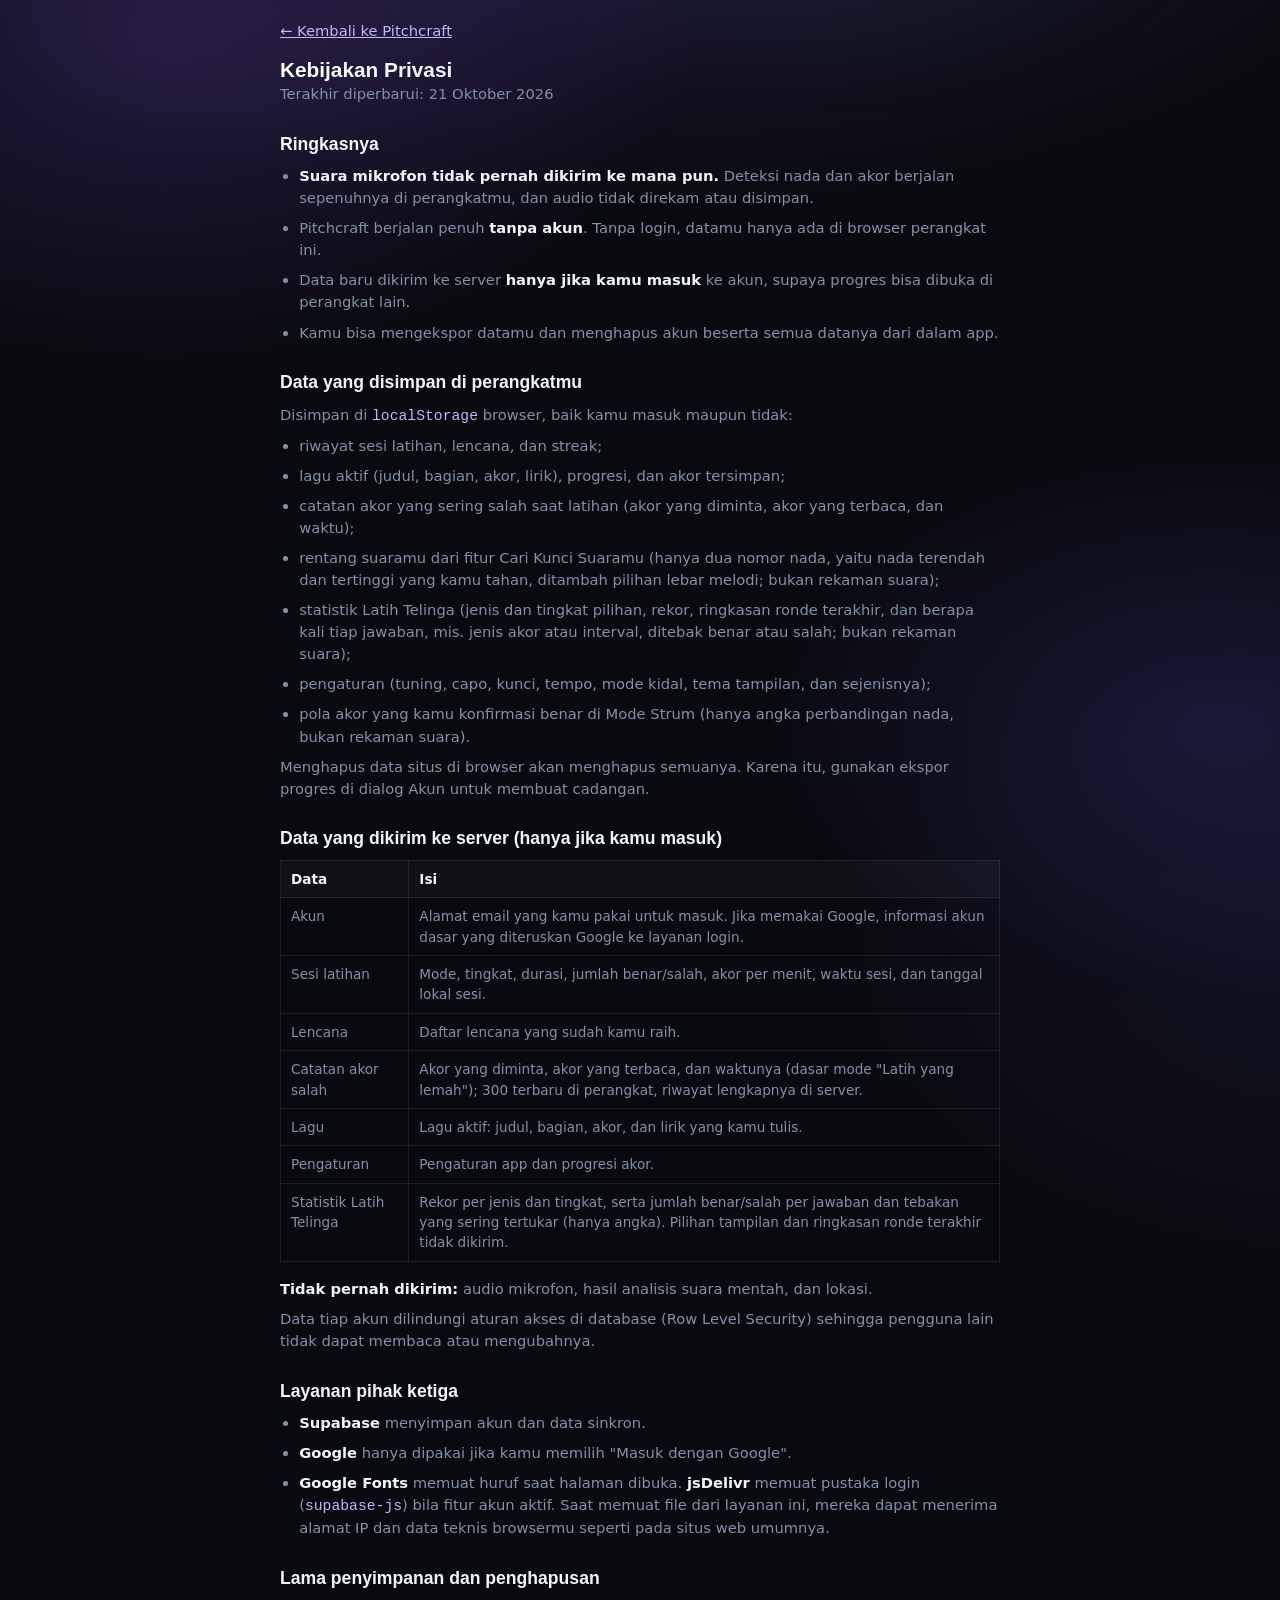
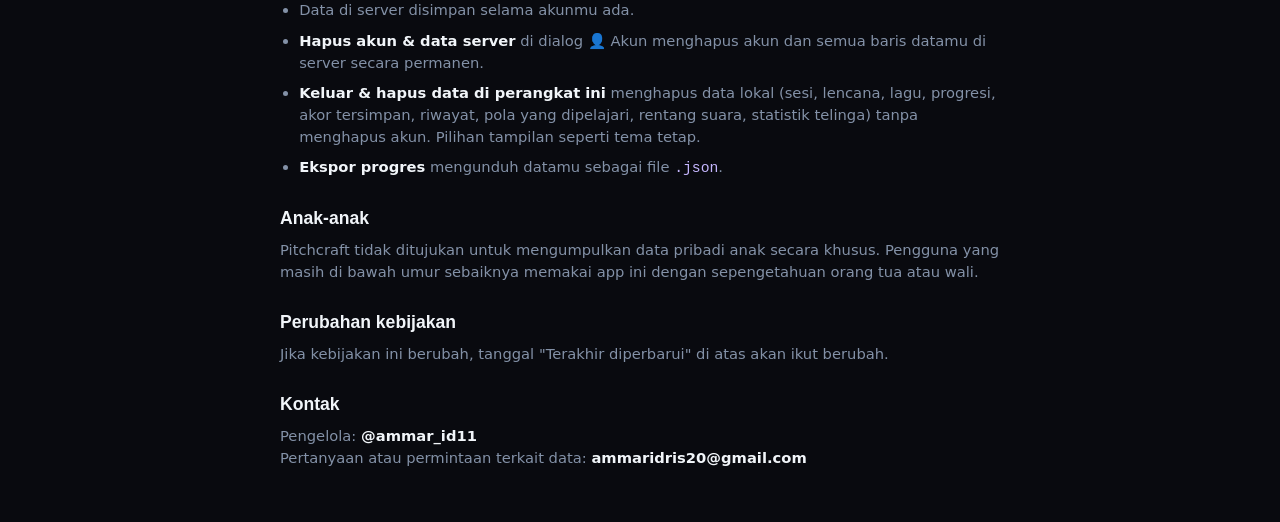
==== commit f2374341: "Update" ====
--- a/privacy.html
+++ b/privacy.html
@@ -26,7 +26,7 @@
 <main class="doc">
     <p><a href="index.html">← Kembali ke Pitchcraft</a></p>
     <h1 style="margin-top:1rem">Kebijakan Privasi</h1>
-    <p>Terakhir diperbarui: 22 Oktober 2026</p>
+    <p>Terakhir diperbarui: 21 Oktober 2026</p>
 
     <h2>Ringkasnya</h2>
     <ul>
@@ -42,7 +42,7 @@
         <li>riwayat sesi latihan, lencana, dan streak;</li>
         <li>lagu aktif (judul, bagian, akor, lirik), progresi, dan akor tersimpan;</li>
         <li>catatan akor yang sering salah saat latihan (akor yang diminta, akor yang terbaca, dan waktu);</li>
-        <li>rentang suaramu dari fitur Cari Kunci Suaramu (hanya dua nomor nada, yaitu nada terendah dan tertinggi yang kamu tahan; bukan rekaman suara);</li>
+        <li>rentang suaramu dari fitur Cari Kunci Suaramu (hanya dua nomor nada, yaitu nada terendah dan tertinggi yang kamu tahan, ditambah pilihan lebar melodi; bukan rekaman suara);</li>
         <li>statistik Latih Telinga (jenis dan tingkat pilihan, rekor, ringkasan ronde terakhir, dan berapa kali tiap jawaban, mis. jenis akor atau interval, ditebak benar atau salah; bukan rekaman suara);</li>
         <li>pengaturan (tuning, capo, kunci, tempo, mode kidal, tema tampilan, dan sejenisnya);</li>
         <li>pola akor yang kamu konfirmasi benar di Mode Strum (hanya angka perbandingan nada, bukan rekaman suara).</li>
@@ -74,7 +74,7 @@
     <ul>
         <li>Data di server disimpan selama akunmu ada.</li>
         <li><strong>Hapus akun &amp; data server</strong> di dialog 👤 Akun menghapus akun dan semua baris datamu di server secara permanen.</li>
-        <li><strong>Keluar &amp; hapus data di perangkat ini</strong> menghapus data lokal tanpa menghapus akun.</li>
+        <li><strong>Keluar &amp; hapus data di perangkat ini</strong> menghapus data lokal (sesi, lencana, lagu, progresi, akor tersimpan, riwayat, pola yang dipelajari, rentang suara, statistik telinga) tanpa menghapus akun. Pilihan tampilan seperti tema tetap.</li>
         <li><strong>Ekspor progres</strong> mengunduh datamu sebagai file <code>.json</code>.</li>
     </ul>
 
--- a/css/style.css
+++ b/css/style.css
@@ -1554,3 +1554,6 @@
 .ear-review { margin-top: 12px; }
 .ear-rv { margin-top: 8px; padding: 10px 12px; border-radius: 12px; background: var(--surface-2); border: 1px solid var(--surface-border); font-size: .84rem; line-height: 1.5; }
 .ear-rv .picker-row { margin-top: 6px; }
+
+/* Hemat baterai: animasi latar yang terus berjalan dimatikan di perangkat sentuh (HP/tablet) */
+@media (hover: none) { body::before { animation: none; will-change: auto; } }
